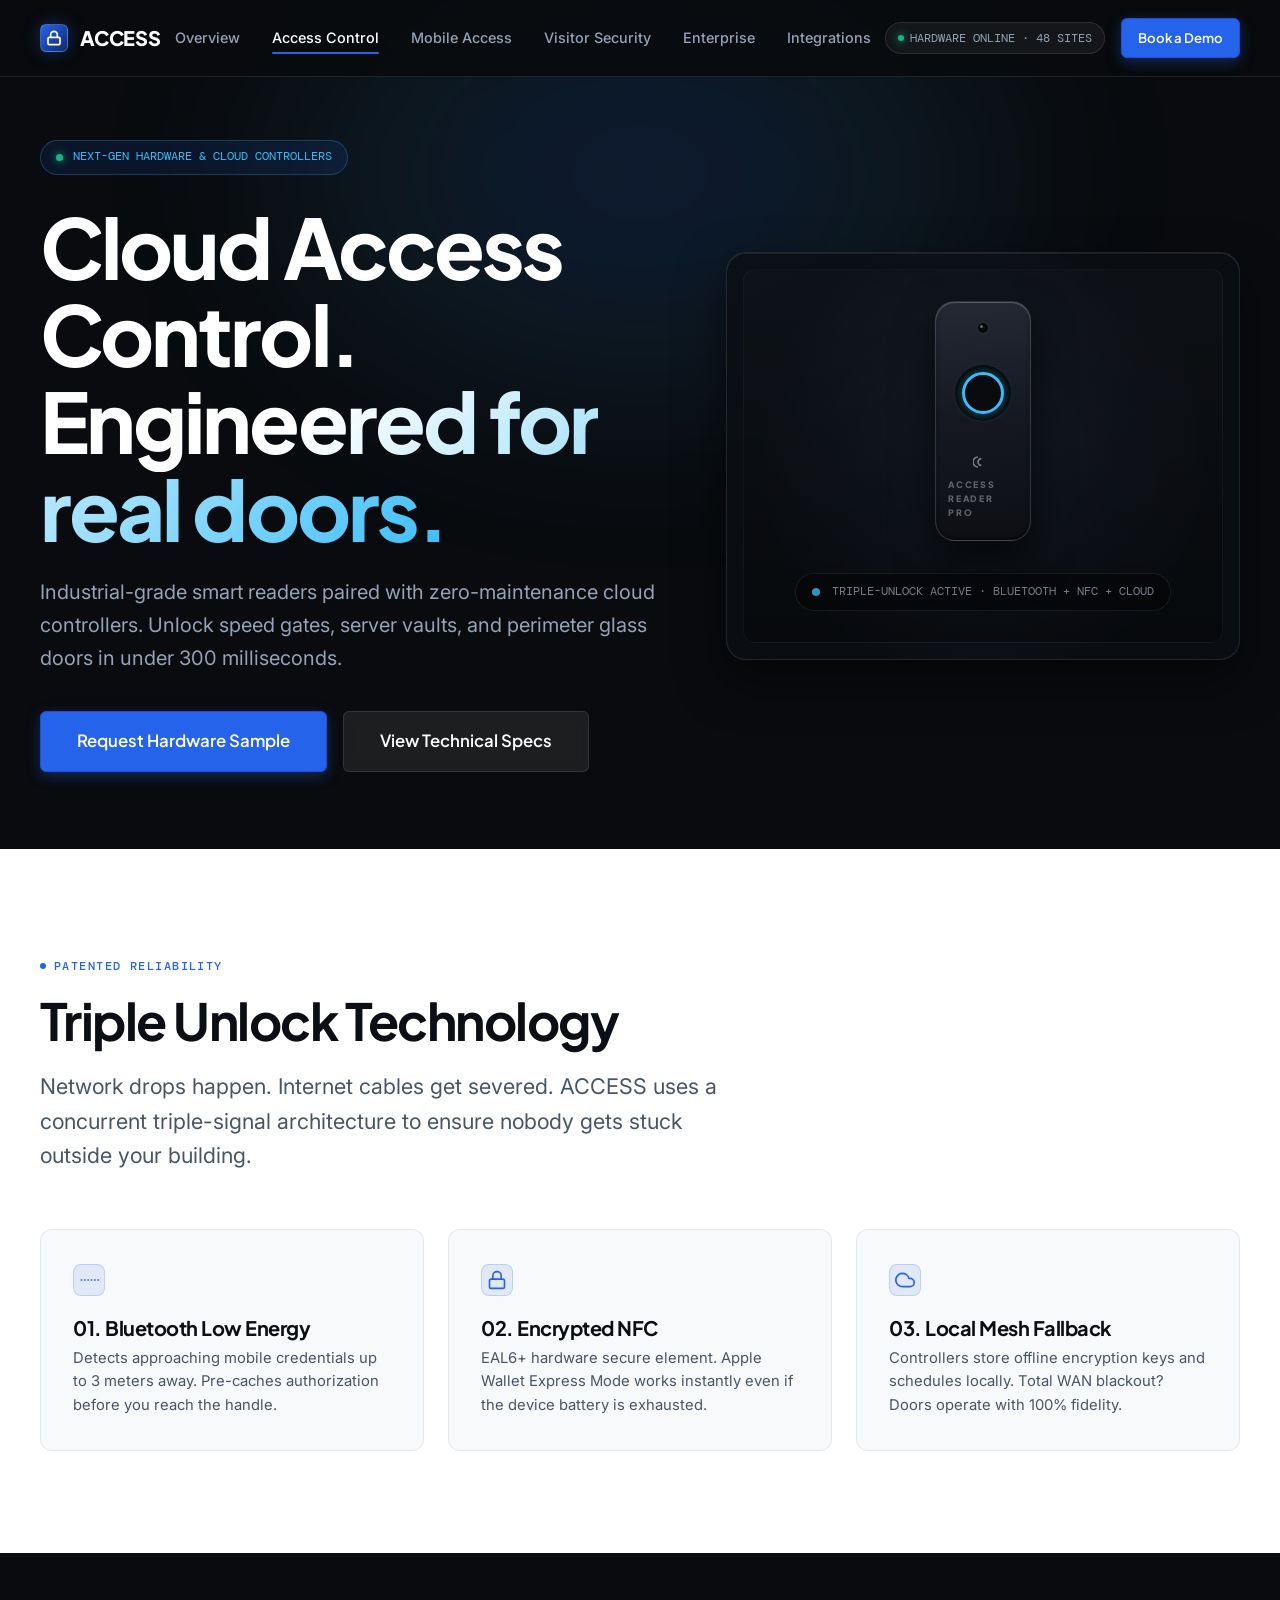
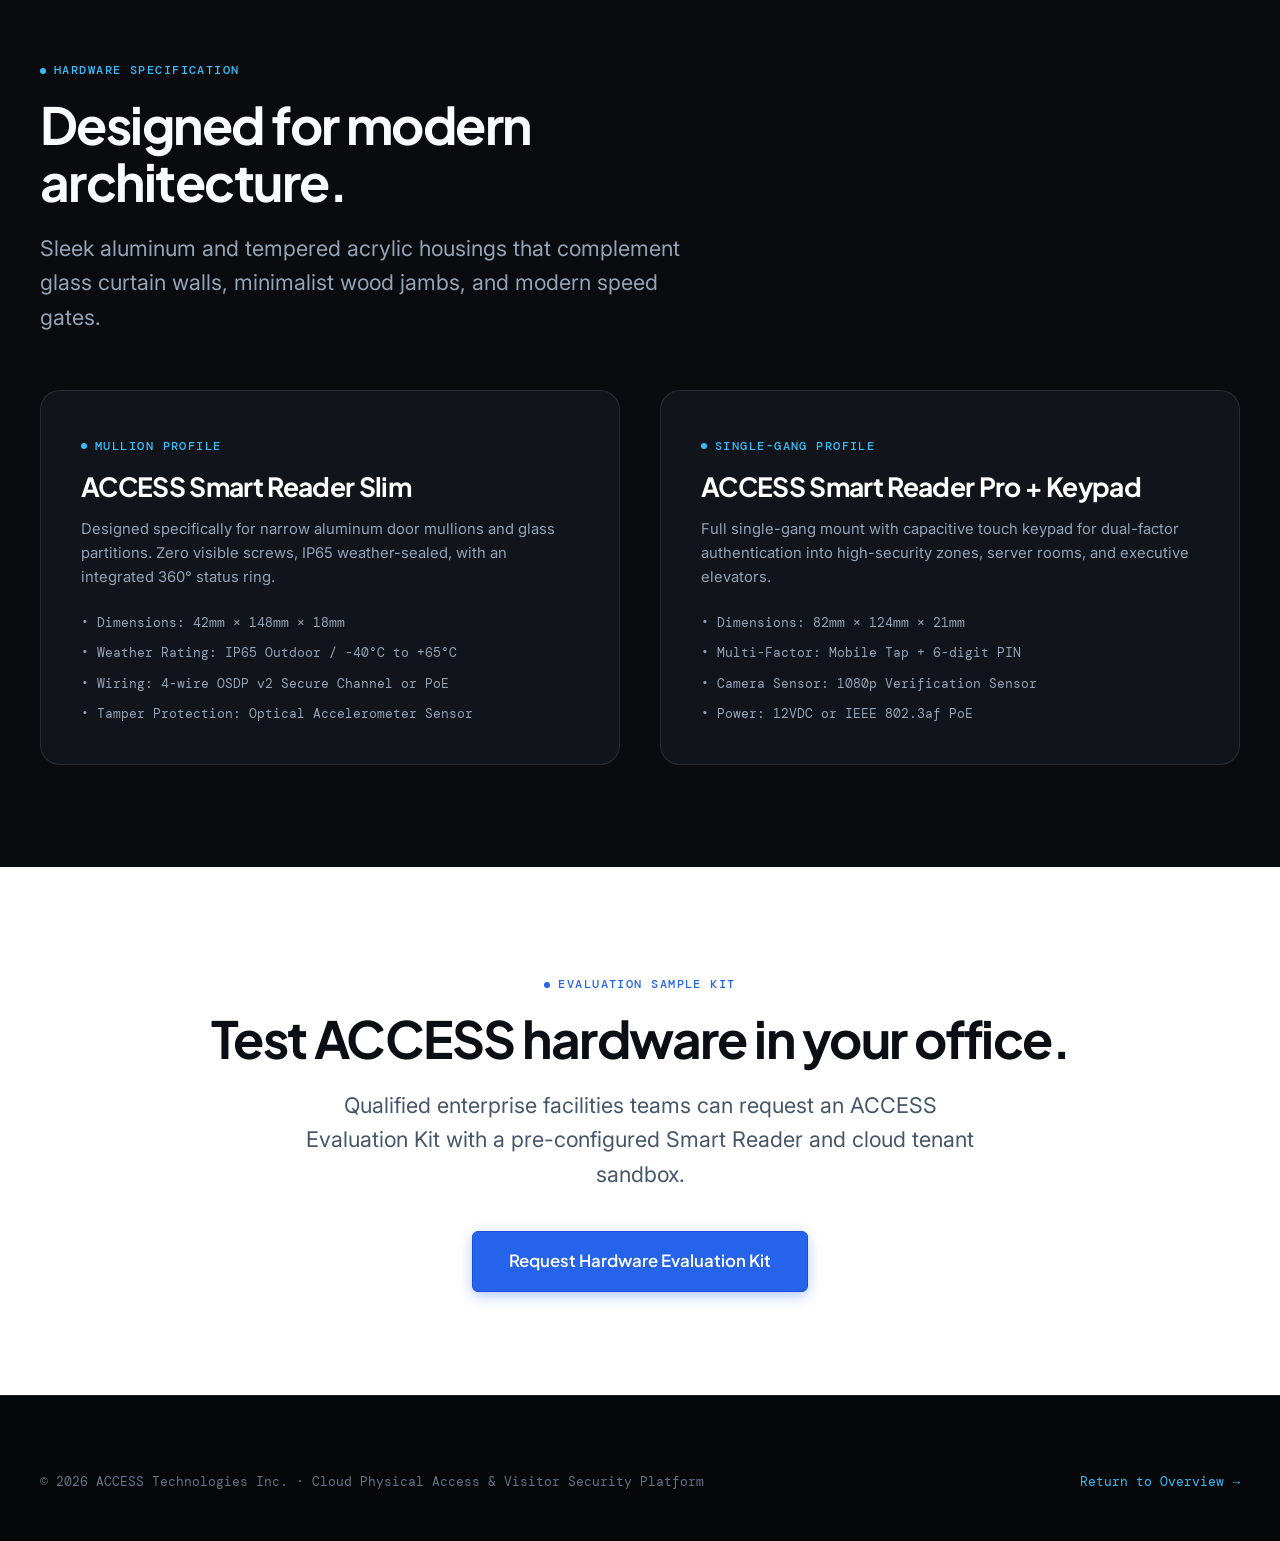
==== access-control.html @ 3a828ea2 "Redesign ACCESS into Cloud Physical Access & Visitor Security Platform" ====
<!DOCTYPE html>
<html lang="en">
<head>
  <meta charset="UTF-8" />
  <meta name="viewport" content="width=device-width, initial-scale=1.0" />
  <title>Cloud Access Control &amp; Smart Readers — ACCESS</title>
  <meta name="description" content="Commercial-grade cloud access control engineered for modern enterprises. Smart readers, sub-second triple unlock, encrypted mobile credentials, and instant site lockdown." />
  <meta name="theme-color" content="#090B0E" />

  <link rel="preconnect" href="https://fonts.googleapis.com" />
  <link rel="preconnect" href="https://fonts.gstatic.com" crossorigin />
  <link href="https://fonts.googleapis.com/css2?family=DM+Mono:wght@400;500&family=Inter:wght@400;500;600&family=Plus+Jakarta+Sans:wght@500;600;700;800&display=swap" rel="stylesheet" />

  <link rel="stylesheet" href="assets/css/main.css" />
  <link rel="stylesheet" href="assets/css/components.css" />
</head>
<body>

  <!-- Site Header -->
  <header class="site-header" id="siteHeader">
    <div class="container header-inner">
      <a href="index.html" class="brand-logo" aria-label="ACCESS Home">
        <div class="brand-mark-cube">
          <svg viewBox="0 0 24 24" fill="none" stroke="currentColor" stroke-width="2.5" stroke-linecap="round" stroke-linejoin="round">
            <rect x="3" y="11" width="18" height="11" rx="2" ry="2"></rect>
            <path d="M7 11V7a5 5 0 0 1 10 0v4"></path>
          </svg>
        </div>
        <span>ACCESS</span>
      </a>

      <nav class="nav-desktop" aria-label="Primary navigation">
        <ul class="nav-links-desktop">
          <li><a href="index.html" class="nav-link">Overview</a></li>
          <li><a href="access-control.html" class="nav-link active">Access Control</a></li>
          <li><a href="mobile-access.html" class="nav-link">Mobile Access</a></li>
          <li><a href="visitor-management.html" class="nav-link">Visitor Security</a></li>
          <li><a href="enterprise.html" class="nav-link">Enterprise</a></li>
          <li><a href="integrations.html" class="nav-link">Integrations</a></li>
        </ul>
      </nav>

      <div class="nav-actions">
        <div class="nav-status-pill">
          <span class="status-beacon-green"></span>
          <span>HARDWARE ONLINE · 48 SITES</span>
        </div>
        <a href="demo.html" class="btn btn-primary btn-sm" data-open-demo-modal>Book a Demo</a>
        <button class="nav-hamburger" id="navHamburger" aria-label="Toggle mobile menu" aria-expanded="false" aria-controls="mobileNavDrawer">
          <span></span><span></span><span></span>
        </button>
      </div>
    </div>
  </header>

  <!-- Mobile Drawer -->
  <div class="mobile-nav-drawer" id="mobileNavDrawer">
    <ul class="mobile-nav-links">
      <li><a href="index.html" class="mobile-nav-link">Platform Overview <span>→</span></a></li>
      <li><a href="access-control.html" class="mobile-nav-link active">Cloud Access Control <span>→</span></a></li>
      <li><a href="mobile-access.html" class="mobile-nav-link">Mobile &amp; Wallet Passes <span>→</span></a></li>
      <li><a href="visitor-management.html" class="mobile-nav-link">Visitor Management <span>→</span></a></li>
      <li><a href="enterprise.html" class="mobile-nav-link">Enterprise &amp; Multi-Site <span>→</span></a></li>
      <li><a href="integrations.html" class="mobile-nav-link">Integrations <span>→</span></a></li>
      <li><a href="demo.html" class="mobile-nav-link" data-open-demo-modal>Book a Demo <span>↗</span></a></li>
    </ul>
  </div>

  <main id="mainContent">

    <!-- Hero Section -->
    <section class="hero-wrapper" style="min-height: 80svh;">
      <div class="hero-ambient-glow" aria-hidden="true"></div>
      <div class="container hero-grid">
        <div class="hero-copy-block">
          <div class="hero-tag-badge">
            <span class="indicator"></span>
            <span>NEXT-GEN HARDWARE &amp; CLOUD CONTROLLERS</span>
          </div>

          <h1 class="hero-title">
            Cloud Access Control. <br />
            <span class="accent-gradient">Engineered for real doors.</span>
          </h1>

          <p class="hero-desc">
            Industrial-grade smart readers paired with zero-maintenance cloud controllers. Unlock speed gates, server vaults, and perimeter glass doors in under 300 milliseconds.
          </p>

          <div class="hero-actions">
            <a href="demo.html" class="btn btn-primary btn-lg" data-open-demo-modal>Request Hardware Sample</a>
            <a href="#hardware-specs" class="btn btn-secondary-dark btn-lg">View Technical Specs</a>
          </div>
        </div>

        <!-- Hardware Visual -->
        <div class="hardware-stage" style="border: 1px solid var(--border-dark); box-shadow: var(--shadow-dark-card);">
          <div class="door-jamb-backdrop"></div>
          <div class="mullion-reader state-idle">
            <div class="reader-sensor-dot"></div>
            <div class="reader-led-ring-wrapper">
              <div class="reader-led-light"></div>
            </div>
            <div class="reader-rfid-zone">
              <svg class="reader-nfc-symbol" viewBox="0 0 24 24" fill="none" stroke="currentColor" stroke-width="2">
                <path d="M6 18a6 6 0 0 1 0-12"></path>
                <path d="M10 16a3 3 0 0 1 0-8"></path>
              </svg>
              <span class="reader-brand-label">ACCESS READER PRO</span>
            </div>
          </div>
          <div class="door-strike-display" style="margin-top:2rem;">
            <div class="door-strike-indicator locked"></div>
            <span>TRIPLE-UNLOCK ACTIVE · BLUETOOTH + NFC + CLOUD</span>
          </div>
        </div>
      </div>
    </section>

    <!-- Triple Unlock Technology Breakdown -->
    <section class="section section-white">
      <div class="container">
        <div style="max-width: 720px; margin-bottom: 3.5rem;">
          <span class="eyebrow">PATENTED RELIABILITY</span>
          <h2 class="section-heading">Triple Unlock Technology</h2>
          <p class="section-subheading">
            Network drops happen. Internet cables get severed. ACCESS uses a concurrent triple-signal architecture to ensure nobody gets stuck outside your building.
          </p>
        </div>

        <div style="display:grid; grid-template-columns: repeat(3, 1fr); gap: 1.5rem;">
          <div style="background:var(--bg-light); border: 1px solid var(--border-light); border-radius: var(--radius-md); padding: 2rem;">
            <div class="feature-pill-icon" style="margin-bottom: 1.25rem;">
              <svg width="20" height="20" viewBox="0 0 24 24" fill="none" stroke="currentColor" stroke-width="2"><path d="M2 12h2M6 12h2M10 12h2M14 12h2M18 12h2M22 12h2"></path></svg>
            </div>
            <h3 style="font-size:1.25rem; margin-bottom:0.5rem;">01. Bluetooth Low Energy</h3>
            <p style="color:var(--text-light-secondary); font-size:0.925rem; line-height:1.6;">
              Detects approaching mobile credentials up to 3 meters away. Pre-caches authorization before you reach the handle.
            </p>
          </div>

          <div style="background:var(--bg-light); border: 1px solid var(--border-light); border-radius: var(--radius-md); padding: 2rem;">
            <div class="feature-pill-icon" style="margin-bottom: 1.25rem;">
              <svg width="20" height="20" viewBox="0 0 24 24" fill="none" stroke="currentColor" stroke-width="2"><rect x="3" y="11" width="18" height="11" rx="2"></rect><path d="M7 11V7a5 5 0 0 1 10 0v4"></path></svg>
            </div>
            <h3 style="font-size:1.25rem; margin-bottom:0.5rem;">02. Encrypted NFC</h3>
            <p style="color:var(--text-light-secondary); font-size:0.925rem; line-height:1.6;">
              EAL6+ hardware secure element. Apple Wallet Express Mode works instantly even if the device battery is exhausted.
            </p>
          </div>

          <div style="background:var(--bg-light); border: 1px solid var(--border-light); border-radius: var(--radius-md); padding: 2rem;">
            <div class="feature-pill-icon" style="margin-bottom: 1.25rem;">
              <svg width="20" height="20" viewBox="0 0 24 24" fill="none" stroke="currentColor" stroke-width="2"><path d="M18 10h-1.26A8 8 0 1 0 9 20h9a5 5 0 0 0 0-10z"></path></svg>
            </div>
            <h3 style="font-size:1.25rem; margin-bottom:0.5rem;">03. Local Mesh Fallback</h3>
            <p style="color:var(--text-light-secondary); font-size:0.925rem; line-height:1.6;">
              Controllers store offline encryption keys and schedules locally. Total WAN blackout? Doors operate with 100% fidelity.
            </p>
          </div>
        </div>
      </div>
    </section>

    <!-- Hardware Showcase & Form Factors -->
    <section class="section section-dark" id="hardware-specs">
      <div class="container">
        <div style="max-width: 720px; margin-bottom: 3.5rem;">
          <span class="eyebrow eyebrow-dark">HARDWARE SPECIFICATION</span>
          <h2 class="section-heading">Designed for modern architecture.</h2>
          <p class="section-subheading">
            Sleek aluminum and tempered acrylic housings that complement glass curtain walls, minimalist wood jambs, and modern speed gates.
          </p>
        </div>

        <div style="display:grid; grid-template-columns: 1fr 1fr; gap: 2.5rem;">
          <div style="background: var(--bg-dark-surface); border: 1px solid var(--border-dark); border-radius: var(--radius-lg); padding: 2.5rem;">
            <span class="eyebrow eyebrow-dark">MULLION PROFILE</span>
            <h3 style="font-size:1.65rem; color:#FFF; margin-bottom:1rem;">ACCESS Smart Reader Slim</h3>
            <p style="color:var(--text-dark-secondary); margin-bottom:1.5rem; font-size:0.925rem; line-height:1.6;">
              Designed specifically for narrow aluminum door mullions and glass partitions. Zero visible screws, IP65 weather-sealed, with an integrated 360° status ring.
            </p>
            <ul style="list-style:none; display:flex; flex-direction:column; gap:0.6rem; font-family:var(--font-mono); font-size:0.8rem; color:var(--text-dark-secondary);">
              <li>• Dimensions: 42mm × 148mm × 18mm</li>
              <li>• Weather Rating: IP65 Outdoor / -40°C to +65°C</li>
              <li>• Wiring: 4-wire OSDP v2 Secure Channel or PoE</li>
              <li>• Tamper Protection: Optical Accelerometer Sensor</li>
            </ul>
          </div>

          <div style="background: var(--bg-dark-surface); border: 1px solid var(--border-dark); border-radius: var(--radius-lg); padding: 2.5rem;">
            <span class="eyebrow eyebrow-dark">SINGLE-GANG PROFILE</span>
            <h3 style="font-size:1.65rem; color:#FFF; margin-bottom:1rem;">ACCESS Smart Reader Pro + Keypad</h3>
            <p style="color:var(--text-dark-secondary); margin-bottom:1.5rem; font-size:0.925rem; line-height:1.6;">
              Full single-gang mount with capacitive touch keypad for dual-factor authentication into high-security zones, server rooms, and executive elevators.
            </p>
            <ul style="list-style:none; display:flex; flex-direction:column; gap:0.6rem; font-family:var(--font-mono); font-size:0.8rem; color:var(--text-dark-secondary);">
              <li>• Dimensions: 82mm × 124mm × 21mm</li>
              <li>• Multi-Factor: Mobile Tap + 6-digit PIN</li>
              <li>• Camera Sensor: 1080p Verification Sensor</li>
              <li>• Power: 12VDC or IEEE 802.3af PoE</li>
            </ul>
          </div>
        </div>
      </div>
    </section>

    <!-- Conversion Banner -->
    <section class="section section-white" style="text-align:center;">
      <div class="container-narrow">
        <span class="eyebrow">EVALUATION SAMPLE KIT</span>
        <h2 class="section-heading">Test ACCESS hardware in your office.</h2>
        <p class="section-subheading" style="margin: 0 auto 2.5rem;">
          Qualified enterprise facilities teams can request an ACCESS Evaluation Kit with a pre-configured Smart Reader and cloud tenant sandbox.
        </p>
        <a href="demo.html" class="btn btn-primary btn-lg" data-open-demo-modal>Request Hardware Evaluation Kit</a>
      </div>
    </section>

  </main>

  <!-- Site Footer -->
  <footer class="site-footer">
    <div class="container">
      <div class="footer-bottom-bar" style="border:none; padding:0;">
        <div>&copy; 2026 ACCESS Technologies Inc. · Cloud Physical Access &amp; Visitor Security Platform</div>
        <div><a href="index.html" style="color:var(--ice-400);">Return to Overview →</a></div>
      </div>
    </div>
  </footer>

  <script src="assets/js/main.js"></script>
</body>
</html>
---- assets/css/main.css ----
/* ==========================================================================
   ACCESS — Core Design System & Layout Tokens
   Aesthetic: Secure · Architectural · Frictionless
   ========================================================================== */

:root {
  /* Color Palette - Canvas & Contrast */
  --bg-dark: #090B0E;
  --bg-dark-surface: #11141A;
  --bg-dark-elevated: #181C24;
  --bg-dark-card: #1F242F;
  --bg-light: #F8F9FA;
  --bg-light-alt: #F1F4F8;
  --bg-white: #FFFFFF;

  /* Borders & Dividers */
  --border-dark: rgba(255, 255, 255, 0.10);
  --border-dark-subtle: rgba(255, 255, 255, 0.05);
  --border-dark-bright: rgba(255, 255, 255, 0.22);
  --border-light: rgba(15, 23, 42, 0.08);
  --border-light-hover: rgba(15, 23, 42, 0.16);

  /* Typography Colors */
  --text-dark-primary: #F8FAFC;
  --text-dark-secondary: #94A3B8;
  --text-dark-muted: #64748B;
  --text-light-primary: #0B0E14;
  --text-light-secondary: #475569;
  --text-light-muted: #8392A5;

  /* Primary Brand & Signal Accents */
  --cobalt-500: #2563EB;
  --cobalt-600: #1D4ED8;
  --cobalt-700: #1E40AF;
  --cobalt-glow: rgba(37, 99, 235, 0.35);

  --ice-400: #38BDF8;
  --ice-500: #0EA5E9;
  --ice-glow: rgba(56, 189, 248, 0.35);

  /* Security Status Signals */
  --signal-granted: #10B981;
  --signal-granted-glow: rgba(16, 185, 129, 0.4);
  --signal-warning: #F59E0B;
  --signal-warning-glow: rgba(245, 158, 11, 0.35);
  --signal-denied: #EF4444;
  --signal-denied-glow: rgba(239, 68, 68, 0.45);

  /* Typography Fonts */
  --font-display: 'Plus Jakarta Sans', -apple-system, BlinkMacSystemFont, 'Segoe UI', Roboto, sans-serif;
  --font-body: 'Inter', -apple-system, BlinkMacSystemFont, 'Segoe UI', Roboto, sans-serif;
  --font-mono: 'DM Mono', 'JetBrains Mono', SFMono-Regular, Menlo, Monaco, Consolas, monospace;

  /* Layout & Spacing */
  --container-max: 1320px;
  --container-gutter: clamp(1.25rem, 3.5vw, 2.5rem);
  --section-padding: clamp(4.5rem, 8vw, 8rem);
  --section-padding-sm: clamp(3rem, 5vw, 5rem);

  /* Shadows & Elevations */
  --shadow-sm: 0 2px 8px rgba(0, 0, 0, 0.04);
  --shadow-md: 0 10px 30px rgba(0, 0, 0, 0.08);
  --shadow-lg: 0 24px 60px rgba(0, 0, 0, 0.14);
  --shadow-dark-card: 0 20px 48px rgba(0, 0, 0, 0.5), inset 0 1px 0 rgba(255, 255, 255, 0.08);

  /* Radius */
  --radius-sm: 6px;
  --radius-md: 12px;
  --radius-lg: 20px;
  --radius-xl: 32px;
  --radius-full: 9999px;

  /* Transitions */
  --ease-out-cubic: cubic-bezier(0.215, 0.61, 0.355, 1);
  --ease-in-out: cubic-bezier(0.4, 0, 0.2, 1);
}

/* ==========================================================================
   CSS Reset & Base
   ========================================================================== */
*, *::before, *::after {
  box-sizing: border-box;
  margin: 0;
  padding: 0;
}

html {
  font-size: 16px;
  scroll-behavior: smooth;
  -webkit-text-size-adjust: 100%;
  text-rendering: optimizeLegibility;
  -webkit-font-smoothing: antialiased;
  -moz-osx-font-smoothing: grayscale;
}

body {
  font-family: var(--font-body);
  color: var(--text-light-primary);
  background-color: var(--bg-light);
  line-height: 1.6;
  overflow-x: hidden;
}

body.modal-open {
  overflow: hidden;
}

img, svg, video {
  display: block;
  max-width: 100%;
  height: auto;
}

a {
  color: inherit;
  text-decoration: none;
  transition: color 0.2s var(--ease-out-cubic);
}

button, input, select, textarea {
  font: inherit;
  color: inherit;
  background: none;
  border: none;
}

button {
  cursor: pointer;
}

:focus-visible {
  outline: 2px solid var(--cobalt-500);
  outline-offset: 3px;
}

/* ==========================================================================
   Container & Grid Utilities
   ========================================================================== */
.container {
  width: 100%;
  max-width: var(--container-max);
  margin-left: auto;
  margin-right: auto;
  padding-left: var(--container-gutter);
  padding-right: var(--container-gutter);
}

.container-narrow {
  width: 100%;
  max-width: 980px;
  margin-left: auto;
  margin-right: auto;
  padding-left: var(--container-gutter);
  padding-right: var(--container-gutter);
}

.section {
  padding-top: var(--section-padding);
  padding-bottom: var(--section-padding);
  position: relative;
}

.section-dark {
  background-color: var(--bg-dark);
  color: var(--text-dark-primary);
}

.section-light {
  background-color: var(--bg-light);
  color: var(--text-light-primary);
}

.section-white {
  background-color: var(--bg-white);
  color: var(--text-light-primary);
}

/* ==========================================================================
   Typography Hierarchy
   ========================================================================== */
h1, h2, h3, h4, h5, h6 {
  font-family: var(--font-display);
  font-weight: 700;
  line-height: 1.15;
  letter-spacing: -0.025em;
  color: inherit;
}

.hero-title {
  font-size: clamp(2.75rem, 6.5vw, 5.5rem);
  font-weight: 750;
  line-height: 1.05;
  letter-spacing: -0.035em;
  color: #FFFFFF;
}

.hero-title span.accent-gradient {
  background: linear-gradient(135deg, #FFFFFF 30%, var(--ice-400) 100%);
  -webkit-background-clip: text;
  -webkit-text-fill-color: transparent;
}

.section-heading {
  font-size: clamp(2.25rem, 4vw, 3.5rem);
  font-weight: 700;
  line-height: 1.12;
  letter-spacing: -0.03em;
  margin-bottom: 1.25rem;
}

.section-subheading {
  font-size: clamp(1.1rem, 1.8vw, 1.35rem);
  line-height: 1.6;
  max-width: 680px;
}

.section-dark .section-subheading {
  color: var(--text-dark-secondary);
}

.section-light .section-subheading,
.section-white .section-subheading {
  color: var(--text-light-secondary);
}

.eyebrow {
  display: inline-flex;
  align-items: center;
  gap: 0.5rem;
  font-family: var(--font-mono);
  font-size: 0.75rem;
  font-weight: 500;
  letter-spacing: 0.12em;
  text-transform: uppercase;
  color: var(--cobalt-500);
  margin-bottom: 1rem;
}

.eyebrow-dark {
  color: var(--ice-400);
}

.eyebrow::before {
  content: '';
  display: inline-block;
  width: 6px;
  height: 6px;
  border-radius: 50%;
  background-color: currentColor;
}

.text-mono {
  font-family: var(--font-mono);
}

/* ==========================================================================
   Buttons & Interactive Elements
   ========================================================================== */
.btn {
  display: inline-flex;
  align-items: center;
  justify-content: center;
  gap: 0.625rem;
  font-family: var(--font-display);
  font-size: 0.95rem;
  font-weight: 600;
  padding: 0.85rem 1.65rem;
  border-radius: var(--radius-sm);
  transition: all 0.25s var(--ease-out-cubic);
  white-space: nowrap;
}

.btn-primary {
  background-color: var(--cobalt-500);
  color: #FFFFFF;
  border: 1px solid var(--cobalt-600);
  box-shadow: 0 4px 14px var(--cobalt-glow);
}

.btn-primary:hover {
  background-color: var(--cobalt-600);
  transform: translateY(-1px);
  box-shadow: 0 6px 20px var(--cobalt-glow);
}

.btn-secondary-dark {
  background-color: rgba(255, 255, 255, 0.08);
  color: #FFFFFF;
  border: 1px solid var(--border-dark);
  backdrop-filter: blur(8px);
}

.btn-secondary-dark:hover {
  background-color: rgba(255, 255, 255, 0.15);
  border-color: var(--border-dark-bright);
  transform: translateY(-1px);
}

.btn-secondary-light {
  background-color: var(--bg-white);
  color: var(--text-light-primary);
  border: 1px solid var(--border-light);
  box-shadow: var(--shadow-sm);
}

.btn-secondary-light:hover {
  border-color: var(--border-light-hover);
  box-shadow: var(--shadow-md);
  transform: translateY(-1px);
}

.btn-ghost {
  color: inherit;
  padding: 0.85rem 1.25rem;
}

.btn-ghost:hover {
  color: var(--cobalt-500);
}

.btn-sm {
  padding: 0.5rem 1rem;
  font-size: 0.825rem;
}

.btn-lg {
  padding: 1rem 2.25rem;
  font-size: 1.05rem;
}

/* ==========================================================================
   Global Site Header & Navigation
   ========================================================================== */
.site-header {
  position: fixed;
  top: 0;
  left: 0;
  right: 0;
  z-index: 1000;
  background-color: rgba(9, 11, 14, 0.85);
  backdrop-filter: blur(14px);
  -webkit-backdrop-filter: blur(14px);
  border-bottom: 1px solid var(--border-dark);
  transition: background-color 0.3s var(--ease-out-cubic), border-color 0.3s;
}

.site-header-scrolled {
  background-color: rgba(9, 11, 14, 0.95);
  border-bottom-color: rgba(255, 255, 255, 0.12);
  box-shadow: 0 10px 30px rgba(0, 0, 0, 0.3);
}

.header-inner {
  display: flex;
  align-items: center;
  justify-content: space-between;
  height: 76px;
}

.brand-logo {
  display: flex;
  align-items: center;
  gap: 0.75rem;
  font-family: var(--font-display);
  font-size: 1.25rem;
  font-weight: 800;
  letter-spacing: -0.01em;
  color: #FFFFFF;
}

.brand-mark-cube {
  width: 28px;
  height: 28px;
  display: flex;
  align-items: center;
  justify-content: center;
  background: linear-gradient(135deg, var(--cobalt-500), #102A6B);
  border-radius: 6px;
  border: 1px solid rgba(255, 255, 255, 0.2);
  position: relative;
  box-shadow: 0 0 16px var(--cobalt-glow);
}

.brand-mark-cube svg {
  width: 16px;
  height: 16px;
  color: #FFFFFF;
}

.nav-links-desktop {
  display: flex;
  align-items: center;
  gap: 2rem;
  list-style: none;
}

.nav-link {
  font-size: 0.9rem;
  font-weight: 500;
  color: var(--text-dark-secondary);
  position: relative;
  padding: 0.5rem 0;
  transition: color 0.2s;
}

.nav-link:hover,
.nav-link.active {
  color: #FFFFFF;
}

.nav-link.active::after {
  content: '';
  position: absolute;
  bottom: 0;
  left: 0;
  right: 0;
  height: 2px;
  background-color: var(--cobalt-500);
  border-radius: 1px;
}

.nav-actions {
  display: flex;
  align-items: center;
  gap: 1rem;
}

.nav-status-pill {
  display: inline-flex;
  align-items: center;
  gap: 0.4rem;
  font-family: var(--font-mono);
  font-size: 0.725rem;
  color: var(--text-dark-secondary);
  background: rgba(255, 255, 255, 0.05);
  border: 1px solid var(--border-dark);
  padding: 0.35rem 0.75rem;
  border-radius: var(--radius-full);
}

.status-beacon-green {
  width: 6px;
  height: 6px;
  border-radius: 50%;
  background-color: var(--signal-granted);
  box-shadow: 0 0 8px var(--signal-granted);
  animation: pulse-beacon 2.5s infinite;
}

@keyframes pulse-beacon {
  0% { transform: scale(1); opacity: 0.8; }
  50% { transform: scale(1.3); opacity: 1; }
  100% { transform: scale(1); opacity: 0.8; }
}

.nav-hamburger {
  display: none;
  flex-direction: column;
  justify-content: center;
  gap: 5px;
  width: 38px;
  height: 38px;
  border-radius: var(--radius-sm);
  background: rgba(255, 255, 255, 0.06);
  border: 1px solid var(--border-dark);
  padding: 9px;
  color: #FFFFFF;
}

.nav-hamburger span {
  display: block;
  width: 100%;
  height: 2px;
  background-color: currentColor;
  transition: transform 0.25s, opacity 0.25s;
}

.nav-hamburger[aria-expanded="true"] span:nth-child(1) {
  transform: translateY(7px) rotate(45deg);
}
.nav-hamburger[aria-expanded="true"] span:nth-child(2) {
  opacity: 0;
}
.nav-hamburger[aria-expanded="true"] span:nth-child(3) {
  transform: translateY(-7px) rotate(-45deg);
}

/* Mobile Menu Drawer */
.mobile-nav-drawer {
  position: fixed;
  top: 76px;
  left: 0;
  right: 0;
  bottom: 0;
  background-color: rgba(9, 11, 14, 0.98);
  backdrop-filter: blur(20px);
  padding: 2rem var(--container-gutter);
  display: flex;
  flex-direction: column;
  gap: 1.5rem;
  z-index: 999;
  transform: translateY(-100%);
  opacity: 0;
  visibility: hidden;
  transition: transform 0.35s var(--ease-out-cubic), opacity 0.35s, visibility 0.35s;
  overflow-y: auto;
}

.mobile-nav-drawer.is-open {
  transform: translateY(0);
  opacity: 1;
  visibility: visible;
}

.mobile-nav-links {
  list-style: none;
  display: flex;
  flex-direction: column;
  gap: 1rem;
}

.mobile-nav-link {
  display: flex;
  align-items: center;
  justify-content: space-between;
  font-family: var(--font-display);
  font-size: 1.35rem;
  font-weight: 600;
  color: var(--text-dark-primary);
  padding: 0.75rem 0;
  border-bottom: 1px solid var(--border-dark);
}

.mobile-nav-link:hover,
.mobile-nav-link.active {
  color: var(--ice-400);
}

/* ==========================================================================
   Hero Layout & Cinematic Entrance
   ========================================================================== */
.hero-wrapper {
  position: relative;
  min-height: 100svh;
  padding-top: calc(76px + clamp(2.5rem, 5vw, 5rem));
  padding-bottom: clamp(3rem, 6vw, 6rem);
  background-color: var(--bg-dark);
  color: #FFFFFF;
  overflow: hidden;
  display: flex;
  align-items: center;
}

.hero-ambient-glow {
  position: absolute;
  top: -15%;
  left: 50%;
  transform: translateX(-50%);
  width: 900px;
  height: 600px;
  background: radial-gradient(ellipse, rgba(37, 99, 235, 0.18) 0%, rgba(56, 189, 248, 0.08) 45%, transparent 70%);
  filter: blur(80px);
  pointer-events: none;
  z-index: 0;
}

.hero-grid-lines {
  position: absolute;
  inset: 0;
  background-image: 
    linear-gradient(to right, rgba(255, 255, 255, 0.03) 1px, transparent 1px),
    linear-gradient(to bottom, rgba(255, 255, 255, 0.03) 1px, transparent 1px);
  background-size: 80px 80px;
  mask-image: radial-gradient(ellipse at center, rgba(0,0,0,0.8) 0%, transparent 80%);
  -webkit-mask-image: radial-gradient(ellipse at center, rgba(0,0,0,0.8) 0%, transparent 80%);
  pointer-events: none;
  z-index: 0;
}

.hero-grid {
  display: grid;
  grid-template-columns: 1.15fr 0.95fr;
  align-items: center;
  gap: clamp(2rem, 5vw, 4.5rem);
  position: relative;
  z-index: 1;
}

.hero-copy-block {
  max-width: 640px;
}

.hero-tag-badge {
  display: inline-flex;
  align-items: center;
  gap: 0.6rem;
  background: rgba(37, 99, 235, 0.12);
  border: 1px solid rgba(56, 189, 248, 0.25);
  border-radius: var(--radius-full);
  padding: 0.4rem 0.95rem;
  font-family: var(--font-mono);
  font-size: 0.775rem;
  color: var(--ice-400);
  margin-bottom: 1.75rem;
}

.hero-tag-badge span.indicator {
  width: 7px;
  height: 7px;
  border-radius: 50%;
  background: var(--signal-granted);
  box-shadow: 0 0 8px var(--signal-granted);
}

.hero-desc {
  font-size: clamp(1.05rem, 1.6vw, 1.25rem);
  color: var(--text-dark-secondary);
  line-height: 1.65;
  margin-top: 1.5rem;
  margin-bottom: 2.25rem;
}

.hero-actions {
  display: flex;
  align-items: center;
  flex-wrap: wrap;
  gap: 1rem;
}

.hero-metrics-bar {
  display: grid;
  grid-template-columns: repeat(3, 1fr);
  gap: 1.5rem;
  margin-top: 3.5rem;
  padding-top: 2rem;
  border-top: 1px solid var(--border-dark);
}

.hero-metric-item small {
  display: block;
  font-family: var(--font-mono);
  font-size: 0.75rem;
  text-transform: uppercase;
  letter-spacing: 0.05em;
  color: var(--text-dark-muted);
  margin-bottom: 0.25rem;
}

.hero-metric-item strong {
  font-family: var(--font-display);
  font-size: 1.4rem;
  font-weight: 700;
  color: #FFFFFF;
}

/* ==========================================================================
   Editorial Journey & Visual Signature Flow
   ========================================================================== */
.signature-bar {
  background: var(--bg-dark-surface);
  border-top: 1px solid var(--border-dark);
  border-bottom: 1px solid var(--border-dark);
  padding: 2rem 0;
  color: #FFFFFF;
}

.signature-grid {
  display: flex;
  align-items: center;
  justify-content: space-between;
  gap: 1rem;
  overflow-x: auto;
  padding-bottom: 0.5rem;
}

.signature-step {
  display: flex;
  align-items: center;
  gap: 0.85rem;
  flex-shrink: 0;
}

.signature-step-num {
  font-family: var(--font-mono);
  font-size: 0.8rem;
  color: var(--ice-400);
  background: rgba(56, 189, 248, 0.1);
  border: 1px solid rgba(56, 189, 248, 0.2);
  width: 28px;
  height: 28px;
  border-radius: 50%;
  display: flex;
  align-items: center;
  justify-content: center;
}

.signature-step-content strong {
  display: block;
  font-size: 0.9rem;
  color: #FFFFFF;
}

.signature-step-content small {
  display: block;
  font-size: 0.775rem;
  color: var(--text-dark-muted);
}

.signature-arrow {
  color: var(--border-dark-bright);
  flex-shrink: 0;
}

/* ==========================================================================
   Feature & Storytelling Grids
   ========================================================================== */
.story-grid-2col {
  display: grid;
  grid-template-columns: 1fr 1fr;
  align-items: center;
  gap: clamp(2.5rem, 6vw, 5.5rem);
  margin-bottom: clamp(4rem, 7vw, 7rem);
}

.story-grid-2col:last-child {
  margin-bottom: 0;
}

.story-grid-2col.reverse {
  direction: rtl;
}

.story-grid-2col.reverse > * {
  direction: ltr;
}

.feature-pill-list {
  list-style: none;
  display: flex;
  flex-direction: column;
  gap: 1.25rem;
  margin-top: 2rem;
}

.feature-pill-item {
  display: flex;
  align-items: flex-start;
  gap: 1rem;
}

.feature-pill-icon {
  width: 32px;
  height: 32px;
  border-radius: 8px;
  background: rgba(37, 99, 235, 0.1);
  border: 1px solid rgba(37, 99, 235, 0.2);
  color: var(--cobalt-500);
  display: flex;
  align-items: center;
  justify-content: center;
  flex-shrink: 0;
  margin-top: 2px;
}

.section-dark .feature-pill-icon {
  background: rgba(56, 189, 248, 0.1);
  border-color: rgba(56, 189, 248, 0.25);
  color: var(--ice-400);
}

.feature-pill-item h4 {
  font-size: 1.05rem;
  font-weight: 600;
  margin-bottom: 0.25rem;
}

.feature-pill-item p {
  font-size: 0.925rem;
  color: inherit;
  opacity: 0.8;
  line-height: 1.55;
}

/* ==========================================================================
   Visitor Journey Stepper
   ========================================================================== */
.journey-timeline-card {
  background: var(--bg-white);
  border: 1px solid var(--border-light);
  border-radius: var(--radius-lg);
  padding: clamp(2rem, 4vw, 3.5rem);
  box-shadow: var(--shadow-md);
}

.journey-stepper-grid {
  display: grid;
  grid-template-columns: repeat(5, 1fr);
  gap: 1.5rem;
  position: relative;
  margin-top: 2.5rem;
}

.journey-stepper-grid::before {
  content: '';
  position: absolute;
  top: 28px;
  left: 5%;
  right: 5%;
  height: 2px;
  background: linear-gradient(90deg, var(--cobalt-500) 0%, var(--ice-400) 80%, rgba(15, 23, 42, 0.1) 100%);
  z-index: 0;
}

.journey-node {
  position: relative;
  z-index: 1;
  text-align: center;
  display: flex;
  flex-direction: column;
  align-items: center;
}

.journey-node-icon {
  width: 56px;
  height: 56px;
  border-radius: 50%;
  background: var(--bg-white);
  border: 2px solid var(--cobalt-500);
  box-shadow: 0 4px 14px rgba(37, 99, 235, 0.15);
  display: flex;
  align-items: center;
  justify-content: center;
  color: var(--cobalt-500);
  margin-bottom: 1rem;
  transition: transform 0.25s;
}

.journey-node:hover .journey-node-icon {
  transform: translateY(-3px) scale(1.05);
  border-color: var(--ice-500);
}

.journey-node h4 {
  font-size: 0.95rem;
  font-weight: 700;
  margin-bottom: 0.35rem;
  color: var(--text-light-primary);
}

.journey-node p {
  font-size: 0.8rem;
  color: var(--text-light-secondary);
  line-height: 1.45;
}

/* ==========================================================================
   Spatial Access Matrix & Zones
   ========================================================================== */
.zone-matrix-grid {
  display: grid;
  grid-template-columns: repeat(3, 1fr);
  gap: 1.5rem;
  margin-top: 3rem;
}

.zone-card {
  background: var(--bg-dark-surface);
  border: 1px solid var(--border-dark);
  border-radius: var(--radius-md);
  overflow: hidden;
  transition: transform 0.25s var(--ease-out-cubic), border-color 0.25s;
  display: flex;
  flex-direction: column;
}

.zone-card:hover {
  transform: translateY(-4px);
  border-color: var(--border-dark-bright);
}

.zone-card-media {
  position: relative;
  height: 200px;
  background-color: #1A1F2B;
  overflow: hidden;
}

.zone-card-media img {
  width: 100%;
  height: 100%;
  object-fit: cover;
  transition: transform 0.4s var(--ease-out-cubic);
}

.zone-card:hover .zone-card-media img {
  transform: scale(1.04);
}

.zone-badge-level {
  position: absolute;
  top: 12px;
  right: 12px;
  background: rgba(9, 11, 14, 0.8);
  backdrop-filter: blur(8px);
  border: 1px solid var(--border-dark);
  border-radius: var(--radius-sm);
  padding: 0.25rem 0.6rem;
  font-family: var(--font-mono);
  font-size: 0.7rem;
  color: var(--ice-400);
}

.zone-card-body {
  padding: 1.5rem;
  display: flex;
  flex-direction: column;
  flex-grow: 1;
}

.zone-card-body h3 {
  font-size: 1.25rem;
  font-weight: 700;
  color: #FFFFFF;
  margin-bottom: 0.5rem;
}

.zone-card-body p {
  font-size: 0.9rem;
  color: var(--text-dark-secondary);
  line-height: 1.55;
  margin-bottom: 1.25rem;
}

.zone-permissions-row {
  margin-top: auto;
  padding-top: 1rem;
  border-top: 1px solid var(--border-dark-subtle);
  display: flex;
  align-items: center;
  justify-content: space-between;
  font-family: var(--font-mono);
  font-size: 0.775rem;
}

.permission-pill {
  display: inline-flex;
  align-items: center;
  gap: 0.35rem;
  padding: 0.2rem 0.55rem;
  border-radius: var(--radius-sm);
}

.permission-pill.high {
  background: rgba(239, 68, 68, 0.15);
  color: #F87171;
  border: 1px solid rgba(239, 68, 68, 0.3);
}

.permission-pill.medium {
  background: rgba(37, 99, 235, 0.15);
  color: #60A5FA;
  border: 1px solid rgba(37, 99, 235, 0.3);
}

.permission-pill.public {
  background: rgba(16, 185, 129, 0.15);
  color: #34D399;
  border: 1px solid rgba(16, 185, 129, 0.3);
}

/* ==========================================================================
   Global Sites Geographic Architecture
   ========================================================================== */
.site-locations-strip {
  display: grid;
  grid-template-columns: repeat(5, 1fr);
  gap: 1.25rem;
  margin-top: 3rem;
}

.site-location-card {
  background: var(--bg-dark-surface);
  border: 1px solid var(--border-dark);
  border-radius: var(--radius-md);
  padding: 1.5rem 1.25rem;
  transition: border-color 0.25s, transform 0.25s;
}

.site-location-card:hover {
  border-color: var(--ice-400);
  transform: translateY(-2px);
}

.site-city-head {
  display: flex;
  align-items: center;
  justify-content: space-between;
  margin-bottom: 0.75rem;
}

.site-city-head h4 {
  font-size: 1.1rem;
  font-weight: 700;
  color: #FFFFFF;
}

.site-status-dot {
  width: 8px;
  height: 8px;
  border-radius: 50%;
  background: var(--signal-granted);
  box-shadow: 0 0 8px var(--signal-granted);
}

.site-location-meta {
  font-family: var(--font-mono);
  font-size: 0.75rem;
  color: var(--text-dark-muted);
  line-height: 1.6;
}

.site-location-meta span {
  display: block;
  color: var(--text-dark-secondary);
}

/* ==========================================================================
   Enterprise Trust & Compliance
   ========================================================================== */
.trust-badges-grid {
  display: flex;
  align-items: center;
  justify-content: center;
  flex-wrap: wrap;
  gap: 2rem;
  padding: 2rem 0;
}

.trust-badge-item {
  display: flex;
  align-items: center;
  gap: 0.75rem;
  font-family: var(--font-mono);
  font-size: 0.85rem;
  color: var(--text-dark-secondary);
  border: 1px solid var(--border-dark);
  padding: 0.65rem 1.25rem;
  border-radius: var(--radius-sm);
  background: rgba(255, 255, 255, 0.02);
}

.trust-badge-item svg {
  width: 18px;
  height: 18px;
  color: var(--ice-400);
}

/* ==========================================================================
   Site Footer
   ========================================================================== */
.site-footer {
  background-color: #060709;
  border-top: 1px solid var(--border-dark);
  padding-top: clamp(4rem, 6vw, 6rem);
  padding-bottom: 3rem;
  color: var(--text-dark-secondary);
  font-size: 0.9rem;
}

.footer-top-grid {
  display: grid;
  grid-template-columns: 1.6fr 1fr 1fr 1fr;
  gap: clamp(2rem, 4vw, 4rem);
  margin-bottom: 4rem;
}

.footer-brand-summary p {
  margin-top: 1rem;
  max-width: 320px;
  font-size: 0.925rem;
  line-height: 1.65;
  color: var(--text-dark-muted);
}

.footer-col h5 {
  font-family: var(--font-mono);
  font-size: 0.8rem;
  text-transform: uppercase;
  letter-spacing: 0.08em;
  color: #FFFFFF;
  margin-bottom: 1.25rem;
}

.footer-links {
  list-style: none;
  display: flex;
  flex-direction: column;
  gap: 0.75rem;
}

.footer-links a:hover {
  color: #FFFFFF;
}

.footer-bottom-bar {
  display: flex;
  align-items: center;
  justify-content: space-between;
  flex-wrap: wrap;
  gap: 1.5rem;
  padding-top: 2rem;
  border-top: 1px solid var(--border-dark-subtle);
  font-family: var(--font-mono);
  font-size: 0.785rem;
  color: var(--text-dark-muted);
}

/* ==========================================================================
   Responsive Breakpoint Rules (1440, 1024, 768, 390)
   ========================================================================== */

/* 1024px - Tablet Landscape */
@media (max-width: 1024px) {
  .hero-grid {
    grid-template-columns: 1fr;
    gap: 3.5rem;
  }

  .hero-copy-block {
    max-width: 100%;
    text-align: center;
  }

  .hero-actions {
    justify-content: center;
  }

  .hero-metrics-bar {
    max-width: 600px;
    margin-left: auto;
    margin-right: auto;
  }

  .story-grid-2col {
    grid-template-columns: 1fr;
    gap: 3rem;
  }

  .story-grid-2col.reverse {
    direction: ltr;
  }

  .zone-matrix-grid {
    grid-template-columns: repeat(2, 1fr);
  }

  .site-locations-strip {
    grid-template-columns: repeat(3, 1fr);
  }

  .footer-top-grid {
    grid-template-columns: repeat(2, 1fr);
  }
}

/* 768px - Tablet Portrait */
@media (max-width: 768px) {
  .nav-links-desktop,
  .nav-actions .nav-status-pill {
    display: none;
  }

  .nav-hamburger {
    display: flex;
  }

  .journey-stepper-grid {
    grid-template-columns: 1fr;
    gap: 2rem;
  }

  .journey-stepper-grid::before {
    display: none;
  }

  .zone-matrix-grid {
    grid-template-columns: 1fr;
  }

  .site-locations-strip {
    grid-template-columns: repeat(2, 1fr);
  }

  .footer-top-grid {
    grid-template-columns: 1fr;
  }

  .hero-metrics-bar {
    grid-template-columns: 1fr;
    gap: 1rem;
    text-align: center;
  }
}

/* 390px - Mobile Portrait */
@media (max-width: 480px) {
  :root {
    --container-gutter: 1.25rem;
  }

  .hero-actions {
    flex-direction: column;
    width: 100%;
  }

  .hero-actions .btn {
    width: 100%;
  }

  .site-locations-strip {
    grid-template-columns: 1fr;
  }

  .footer-bottom-bar {
    flex-direction: column;
    align-items: flex-start;
  }
}

/* Accessibility: Reduced Motion */
@media (prefers-reduced-motion: reduce) {
  *, *::before, *::after {
    animation-duration: 0.01ms !important;
    animation-iteration-count: 1 !important;
    transition-duration: 0.01ms !important;
    scroll-behavior: auto !important;
  }
}
---- assets/css/components.css ----
/* ==========================================================================
   ACCESS — Custom Interactive Components & Hardware Visuals
   Mullion & Wall Smart Readers, Mobile Credentials, Visitor Passes,
   Spatial Visuals & System Architecture
   ========================================================================== */

/* ==========================================================================
   Interactive Smart Reader Simulator Shell
   ========================================================================== */
.reader-sim-container {
  background: var(--bg-dark-surface);
  border: 1px solid var(--border-dark);
  border-radius: var(--radius-xl);
  padding: clamp(1.5rem, 3.5vw, 2.5rem);
  box-shadow: var(--shadow-dark-card);
  position: relative;
  overflow: hidden;
}

.reader-sim-container::before {
  content: '';
  position: absolute;
  top: 0;
  left: 0;
  right: 0;
  height: 2px;
  background: linear-gradient(90deg, transparent, var(--cobalt-500), var(--ice-400), transparent);
}

.reader-sim-header {
  display: flex;
  align-items: center;
  justify-content: space-between;
  margin-bottom: 2rem;
  padding-bottom: 1.25rem;
  border-bottom: 1px solid var(--border-dark);
}

.reader-sim-title {
  display: flex;
  align-items: center;
  gap: 0.75rem;
  font-family: var(--font-display);
  font-size: 1.1rem;
  font-weight: 700;
  color: #FFFFFF;
}

.reader-sim-status-badge {
  font-family: var(--font-mono);
  font-size: 0.725rem;
  padding: 0.3rem 0.65rem;
  border-radius: var(--radius-full);
  background: rgba(16, 185, 129, 0.12);
  color: var(--signal-granted);
  border: 1px solid rgba(16, 185, 129, 0.25);
  display: inline-flex;
  align-items: center;
  gap: 0.4rem;
}

.reader-sim-layout {
  display: grid;
  grid-template-columns: 1.15fr 0.85fr;
  gap: 2.5rem;
  align-items: center;
}

/* ==========================================================================
   ACCESS Smart Reader Physical Hardware Render
   ========================================================================== */
.hardware-stage {
  display: flex;
  flex-direction: column;
  align-items: center;
  justify-content: center;
  background: radial-gradient(circle at center, rgba(30, 41, 59, 0.5) 0%, rgba(11, 14, 19, 0.8) 70%);
  border-radius: var(--radius-lg);
  padding: 3rem 1.5rem;
  border: 1px solid var(--border-dark-subtle);
  position: relative;
  min-height: 380px;
}

/* Door Jamb Wall Mockup */
.door-jamb-backdrop {
  position: absolute;
  inset: 1rem;
  border: 1px solid rgba(255, 255, 255, 0.04);
  border-radius: var(--radius-md);
  background: linear-gradient(180deg, rgba(255, 255, 255, 0.015) 0%, rgba(0, 0, 0, 0.25) 100%);
  pointer-events: none;
}

/* Mullion Smart Reader Unit */
.mullion-reader {
  width: 96px;
  height: 240px;
  background: linear-gradient(175deg, #242934 0%, #151821 50%, #0D0F14 100%);
  border-radius: 20px;
  border: 1px solid rgba(255, 255, 255, 0.14);
  box-shadow: 
    0 20px 40px rgba(0, 0, 0, 0.6),
    inset 0 1px 1px rgba(255, 255, 255, 0.25),
    inset 0 -2px 4px rgba(0, 0, 0, 0.5);
  display: flex;
  flex-direction: column;
  align-items: center;
  justify-content: space-between;
  padding: 1.25rem 0.75rem;
  position: relative;
  z-index: 2;
  transition: transform 0.3s var(--ease-out-cubic);
}

.mullion-reader:hover {
  transform: translateY(-2px);
}

/* Smart Reader Top Optical Sensor / Camera */
.reader-sensor-dot {
  width: 12px;
  height: 12px;
  border-radius: 50%;
  background: #080A0E;
  border: 1px solid rgba(255, 255, 255, 0.15);
  box-shadow: inset 0 1px 3px rgba(0, 0, 0, 0.8);
  position: relative;
}

.reader-sensor-dot::after {
  content: '';
  position: absolute;
  top: 2px;
  left: 2px;
  width: 3px;
  height: 3px;
  border-radius: 50%;
  background: rgba(255, 255, 255, 0.4);
}

/* Dynamic Multi-State LED Ring */
.reader-led-ring-wrapper {
  width: 58px;
  height: 58px;
  border-radius: 50%;
  background: #090B0E;
  border: 1px solid rgba(255, 255, 255, 0.08);
  box-shadow: inset 0 2px 6px rgba(0, 0, 0, 0.7);
  display: flex;
  align-items: center;
  justify-content: center;
  position: relative;
}

.reader-led-light {
  width: 42px;
  height: 42px;
  border-radius: 50%;
  border: 3px solid var(--ice-400);
  background: transparent;
  box-shadow: 0 0 16px var(--ice-glow);
  transition: all 0.3s var(--ease-out-cubic);
  position: relative;
}

/* Reader State Styles */
.state-idle .reader-led-light {
  border-color: var(--ice-400);
  box-shadow: 0 0 12px rgba(56, 189, 248, 0.4);
  animation: pulse-ring-idle 3s infinite ease-in-out;
}

.state-detecting .reader-led-light {
  border-color: var(--ice-400);
  border-top-color: transparent;
  box-shadow: 0 0 20px var(--ice-glow);
  animation: spin-ring 0.75s linear infinite;
}

.state-granted .reader-led-light {
  border-color: var(--signal-granted);
  background: rgba(16, 185, 129, 0.2);
  box-shadow: 0 0 28px var(--signal-granted-glow), inset 0 0 12px var(--signal-granted);
}

.state-denied .reader-led-light {
  border-color: var(--signal-denied);
  background: rgba(239, 68, 68, 0.2);
  box-shadow: 0 0 28px var(--signal-denied-glow);
  animation: shake-denied 0.4s ease-in-out;
}

.state-lockdown .reader-led-light {
  border-color: var(--signal-denied);
  background: rgba(239, 68, 68, 0.4);
  box-shadow: 0 0 35px var(--signal-denied-glow);
  animation: strobe-lockdown 0.8s infinite ease-in-out;
}

@keyframes pulse-ring-idle {
  0%, 100% { opacity: 0.6; transform: scale(0.96); }
  50% { opacity: 1; transform: scale(1.02); }
}

@keyframes spin-ring {
  0% { transform: rotate(0deg); }
  100% { transform: rotate(360deg); }
}

@keyframes shake-denied {
  0%, 100% { transform: translateX(0); }
  20%, 60% { transform: translateX(-4px); }
  40%, 80% { transform: translateX(4px); }
}

@keyframes strobe-lockdown {
  0%, 100% { opacity: 1; transform: scale(1.05); }
  50% { opacity: 0.2; transform: scale(0.95); }
}

/* Reader Branding & RFID Zone */
.reader-rfid-zone {
  display: flex;
  flex-direction: column;
  align-items: center;
  gap: 0.35rem;
}

.reader-nfc-symbol {
  width: 20px;
  height: 20px;
  color: rgba(255, 255, 255, 0.45);
}

.reader-brand-label {
  font-family: var(--font-display);
  font-size: 0.55rem;
  font-weight: 800;
  letter-spacing: 0.2em;
  color: rgba(255, 255, 255, 0.35);
}

/* Live Door Strike Indicator */
.door-strike-display {
  margin-top: 1.5rem;
  display: flex;
  align-items: center;
  gap: 0.75rem;
  background: rgba(0, 0, 0, 0.4);
  border: 1px solid var(--border-dark);
  padding: 0.5rem 1rem;
  border-radius: var(--radius-full);
  font-family: var(--font-mono);
  font-size: 0.775rem;
  color: var(--text-dark-secondary);
}

.door-strike-indicator {
  width: 8px;
  height: 8px;
  border-radius: 50%;
  background-color: var(--ice-400);
}

.door-strike-indicator.unlocked {
  background-color: var(--signal-granted);
  box-shadow: 0 0 10px var(--signal-granted);
}

.door-strike-indicator.locked {
  background-color: var(--ice-400);
}

.door-strike-indicator.lockdown {
  background-color: var(--signal-denied);
  box-shadow: 0 0 10px var(--signal-denied);
}

/* ==========================================================================
   Simulator Controls & Persona Switcher
   ========================================================================== */
.sim-controls-panel {
  display: flex;
  flex-direction: column;
  gap: 1.5rem;
}

.persona-selector-tabs {
  display: flex;
  flex-wrap: wrap;
  gap: 0.5rem;
}

.persona-tab-btn {
  display: flex;
  align-items: center;
  gap: 0.5rem;
  font-family: var(--font-mono);
  font-size: 0.775rem;
  background: rgba(255, 255, 255, 0.05);
  border: 1px solid var(--border-dark);
  color: var(--text-dark-secondary);
  padding: 0.5rem 0.85rem;
  border-radius: var(--radius-sm);
  transition: all 0.2s;
}

.persona-tab-btn:hover {
  background: rgba(255, 255, 255, 0.1);
  color: #FFFFFF;
}

.persona-tab-btn.active {
  background: var(--cobalt-500);
  border-color: var(--cobalt-600);
  color: #FFFFFF;
  box-shadow: 0 2px 10px var(--cobalt-glow);
}

/* Active Credential Card */
.credential-display-card {
  background: var(--bg-dark-elevated);
  border: 1px solid var(--border-dark-bright);
  border-radius: var(--radius-md);
  padding: 1.25rem;
  position: relative;
  overflow: hidden;
}

.credential-header {
  display: flex;
  align-items: center;
  justify-content: space-between;
  margin-bottom: 0.75rem;
}

.credential-chip {
  font-family: var(--font-mono);
  font-size: 0.675rem;
  letter-spacing: 0.05em;
  padding: 0.2rem 0.5rem;
  border-radius: var(--radius-sm);
  background: rgba(56, 189, 248, 0.15);
  color: var(--ice-400);
  border: 1px solid rgba(56, 189, 248, 0.3);
}

.credential-user-name {
  font-family: var(--font-display);
  font-size: 1.15rem;
  font-weight: 700;
  color: #FFFFFF;
  margin-bottom: 0.2rem;
}

.credential-user-role {
  font-size: 0.825rem;
  color: var(--text-dark-secondary);
  margin-bottom: 1rem;
}

.credential-details-grid {
  display: grid;
  grid-template-columns: repeat(2, 1fr);
  gap: 0.75rem;
  padding-top: 0.75rem;
  border-top: 1px solid var(--border-dark-subtle);
  font-family: var(--font-mono);
  font-size: 0.725rem;
}

.credential-details-grid dt {
  color: var(--text-dark-muted);
}

.credential-details-grid dd {
  color: var(--text-dark-primary);
  font-weight: 500;
}

/* Interactive Trigger Buttons */
.sim-action-triggers {
  display: flex;
  flex-direction: column;
  gap: 0.75rem;
}

.sim-btn-trigger {
  display: flex;
  align-items: center;
  justify-content: space-between;
  background: rgba(255, 255, 255, 0.06);
  border: 1px solid var(--border-dark);
  border-radius: var(--radius-sm);
  padding: 0.75rem 1rem;
  font-size: 0.875rem;
  font-weight: 600;
  color: #FFFFFF;
  transition: all 0.2s;
}

.sim-btn-trigger:hover {
  background: rgba(255, 255, 255, 0.12);
  border-color: var(--ice-400);
  transform: translateX(2px);
}

.sim-btn-trigger svg {
  width: 16px;
  height: 16px;
  color: var(--ice-400);
}

.sim-btn-lockdown {
  background: rgba(239, 68, 68, 0.15);
  border-color: rgba(239, 68, 68, 0.4);
  color: #F87171;
}

.sim-btn-lockdown:hover {
  background: rgba(239, 68, 68, 0.25);
  border-color: #EF4444;
}

/* Event Log Terminal */
.sim-event-terminal {
  background: #07090C;
  border: 1px solid var(--border-dark-subtle);
  border-radius: var(--radius-sm);
  padding: 0.75rem;
  font-family: var(--font-mono);
  font-size: 0.7rem;
  color: var(--text-dark-muted);
  max-height: 100px;
  overflow-y: auto;
}

.terminal-line {
  margin-bottom: 0.35rem;
}

.terminal-line.success {
  color: var(--signal-granted);
}

.terminal-line.denied {
  color: var(--signal-denied);
}

.terminal-line.alert {
  color: var(--signal-warning);
}

/* ==========================================================================
   Apple Wallet & Phone Mockup Component
   ========================================================================== */
.phone-mockup-wrapper {
  position: relative;
  width: 320px;
  height: 640px;
  background: #000000;
  border-radius: 46px;
  border: 4px solid #2B2F38;
  box-shadow: 
    0 25px 60px rgba(0, 0, 0, 0.7),
    inset 0 0 0 2px rgba(255, 255, 255, 0.1);
  padding: 12px;
  overflow: hidden;
  margin: 0 auto;
}

.phone-screen {
  background: #0B0D11;
  border-radius: 36px;
  height: 100%;
  width: 100%;
  overflow: hidden;
  display: flex;
  flex-direction: column;
  position: relative;
  padding: 1.25rem 1rem;
}

.phone-dynamic-island {
  width: 88px;
  height: 22px;
  background: #000000;
  border-radius: var(--radius-full);
  margin: 0 auto 1.5rem;
}

/* Apple Wallet Pass Card Inside Phone */
.wallet-pass-card {
  background: linear-gradient(145deg, #1C2331 0%, #0F131C 100%);
  border: 1px solid rgba(255, 255, 255, 0.15);
  border-radius: 20px;
  padding: 1.5rem 1.25rem;
  color: #FFFFFF;
  box-shadow: 0 10px 30px rgba(0, 0, 0, 0.5);
  position: relative;
  overflow: hidden;
}

.wallet-pass-card::before {
  content: '';
  position: absolute;
  top: 0;
  right: 0;
  width: 120px;
  height: 120px;
  background: radial-gradient(circle, rgba(37, 99, 235, 0.25) 0%, transparent 70%);
  pointer-events: none;
}

.wallet-header {
  display: flex;
  align-items: center;
  justify-content: space-between;
  margin-bottom: 1.75rem;
}

.wallet-logo {
  display: flex;
  align-items: center;
  gap: 0.5rem;
  font-family: var(--font-display);
  font-weight: 800;
  font-size: 0.85rem;
  letter-spacing: -0.01em;
}

.wallet-pass-title {
  font-family: var(--font-mono);
  font-size: 0.65rem;
  text-transform: uppercase;
  color: var(--ice-400);
  background: rgba(56, 189, 248, 0.15);
  padding: 0.2rem 0.5rem;
  border-radius: var(--radius-full);
}

.wallet-holder-name {
  font-family: var(--font-display);
  font-size: 1.4rem;
  font-weight: 700;
  line-height: 1.15;
  margin-bottom: 0.25rem;
}

.wallet-holder-title {
  font-size: 0.8rem;
  color: var(--text-dark-secondary);
  margin-bottom: 2rem;
}

.wallet-meta-row {
  display: flex;
  align-items: center;
  justify-content: space-between;
  margin-bottom: 1.5rem;
  font-family: var(--font-mono);
  font-size: 0.725rem;
}

.wallet-meta-col small {
  display: block;
  color: var(--text-dark-muted);
  font-size: 0.625rem;
  text-transform: uppercase;
  margin-bottom: 0.2rem;
}

.wallet-meta-col strong {
  color: #FFFFFF;
}

.wallet-nfc-wave-prompt {
  display: flex;
  flex-direction: column;
  align-items: center;
  gap: 0.5rem;
  margin-top: 1rem;
  padding-top: 1.25rem;
  border-top: 1px dashed rgba(255, 255, 255, 0.15);
  font-family: var(--font-mono);
  font-size: 0.75rem;
  color: var(--text-dark-secondary);
}

.wallet-nfc-wave-prompt svg {
  width: 24px;
  height: 24px;
  color: var(--ice-400);
  animation: pulse-beacon 2s infinite;
}

/* ==========================================================================
   Visitor Pass Card with Dynamic QR
   ========================================================================== */
.visitor-badge-card {
  background: var(--bg-white);
  border: 1px solid var(--border-light);
  border-radius: var(--radius-lg);
  padding: 2rem;
  box-shadow: var(--shadow-md);
  max-width: 420px;
  margin: 0 auto;
  position: relative;
  overflow: hidden;
}

.visitor-badge-card::before {
  content: '';
  position: absolute;
  top: 0;
  left: 0;
  right: 0;
  height: 6px;
  background: linear-gradient(90deg, var(--cobalt-500), var(--ice-400));
}

.badge-top-row {
  display: flex;
  align-items: center;
  justify-content: space-between;
  margin-bottom: 1.5rem;
}

.badge-type-pill {
  font-family: var(--font-mono);
  font-size: 0.725rem;
  font-weight: 600;
  text-transform: uppercase;
  padding: 0.25rem 0.75rem;
  border-radius: var(--radius-full);
  background: rgba(37, 99, 235, 0.1);
  color: var(--cobalt-500);
}

.badge-expiry-countdown {
  font-family: var(--font-mono);
  font-size: 0.75rem;
  color: var(--signal-warning);
  display: flex;
  align-items: center;
  gap: 0.35rem;
}

.visitor-name-title {
  font-family: var(--font-display);
  font-size: 1.5rem;
  font-weight: 700;
  color: var(--text-light-primary);
  margin-bottom: 0.2rem;
}

.visitor-org-line {
  font-size: 0.9rem;
  color: var(--text-light-secondary);
  margin-bottom: 1.5rem;
}

/* Dynamic QR Code Render */
.badge-qr-container {
  display: flex;
  justify-content: center;
  margin: 1.5rem 0;
  padding: 1.25rem;
  background: #F8FAFC;
  border-radius: var(--radius-md);
  border: 1px dashed var(--border-light);
}

.badge-qr-code {
  width: 140px;
  height: 140px;
  background-color: #FFFFFF;
  padding: 8px;
  border-radius: 8px;
  box-shadow: 0 4px 12px rgba(0, 0, 0, 0.06);
}

.badge-host-info {
  display: flex;
  align-items: center;
  gap: 0.75rem;
  padding-top: 1rem;
  border-top: 1px solid var(--border-light);
  font-size: 0.85rem;
  color: var(--text-light-secondary);
}

.badge-host-avatar {
  width: 32px;
  height: 32px;
  border-radius: 50%;
  background: var(--cobalt-500);
  color: #FFFFFF;
  display: flex;
  align-items: center;
  justify-content: center;
  font-weight: 700;
  font-size: 0.75rem;
}

/* ==========================================================================
   Identity & SCIM Architecture System Diagram
   ========================================================================== */
.system-diagram-card {
  background: var(--bg-dark-surface);
  border: 1px solid var(--border-dark);
  border-radius: var(--radius-lg);
  padding: clamp(1.75rem, 4vw, 3rem);
  box-shadow: var(--shadow-dark-card);
  position: relative;
  overflow: hidden;
}

.diagram-flow-track {
  display: flex;
  align-items: center;
  justify-content: space-between;
  gap: 1.5rem;
  position: relative;
  overflow-x: auto;
  padding: 1rem 0;
}

.diagram-node {
  background: var(--bg-dark-card);
  border: 1px solid var(--border-dark);
  border-radius: var(--radius-md);
  padding: 1.25rem;
  min-width: 180px;
  text-align: center;
  position: relative;
  transition: transform 0.25s, border-color 0.25s;
}

.diagram-node:hover {
  transform: translateY(-3px);
  border-color: var(--ice-400);
}

.diagram-node-icon {
  width: 42px;
  height: 42px;
  border-radius: 10px;
  background: rgba(37, 99, 235, 0.15);
  border: 1px solid rgba(56, 189, 248, 0.2);
  color: var(--ice-400);
  display: flex;
  align-items: center;
  justify-content: center;
  margin: 0 auto 0.75rem;
}

.diagram-node h4 {
  font-size: 0.95rem;
  font-weight: 700;
  color: #FFFFFF;
  margin-bottom: 0.25rem;
}

.diagram-node p {
  font-size: 0.775rem;
  color: var(--text-dark-secondary);
}

.diagram-connector {
  color: var(--border-dark-bright);
  font-family: var(--font-mono);
  font-size: 0.75rem;
  display: flex;
  align-items: center;
  gap: 0.5rem;
}

.diagram-connector svg {
  width: 20px;
  height: 20px;
  color: var(--ice-400);
}

/* ==========================================================================
   Interactive Moments / Scenario Switcher
   ========================================================================== */
.scenario-tabs-nav {
  display: flex;
  gap: 0.5rem;
  overflow-x: auto;
  padding-bottom: 0.75rem;
  border-bottom: 1px solid var(--border-light);
  margin-bottom: 2rem;
}

.scenario-tab {
  font-family: var(--font-display);
  font-size: 0.9rem;
  font-weight: 600;
  color: var(--text-light-secondary);
  padding: 0.75rem 1.25rem;
  border-radius: var(--radius-sm);
  transition: all 0.2s;
  white-space: nowrap;
}

.scenario-tab:hover {
  color: var(--cobalt-500);
  background: rgba(37, 99, 235, 0.05);
}

.scenario-tab.active {
  color: var(--cobalt-600);
  background: rgba(37, 99, 235, 0.1);
  border-bottom: 2px solid var(--cobalt-500);
}

.scenario-content-panel {
  display: grid;
  grid-template-columns: 1fr 1fr;
  gap: 2.5rem;
  align-items: center;
  background: var(--bg-white);
  border: 1px solid var(--border-light);
  border-radius: var(--radius-lg);
  padding: clamp(1.75rem, 3.5vw, 3rem);
  box-shadow: var(--shadow-sm);
}

/* ==========================================================================
   Demo Booking Modal Component
   ========================================================================== */
.demo-modal-overlay {
  position: fixed;
  inset: 0;
  background: rgba(9, 11, 14, 0.85);
  backdrop-filter: blur(12px);
  z-index: 2000;
  display: flex;
  align-items: center;
  justify-content: center;
  padding: 1.5rem;
  opacity: 0;
  visibility: hidden;
  transition: opacity 0.3s, visibility 0.3s;
}

.demo-modal-overlay.is-active {
  opacity: 1;
  visibility: visible;
}

.demo-modal-window {
  background: var(--bg-dark-surface);
  border: 1px solid var(--border-dark-bright);
  border-radius: var(--radius-xl);
  width: 100%;
  max-width: 680px;
  padding: clamp(2rem, 4vw, 3rem);
  box-shadow: 0 25px 60px rgba(0, 0, 0, 0.8);
  color: #FFFFFF;
  position: relative;
  transform: translateY(20px);
  transition: transform 0.3s var(--ease-out-cubic);
}

.demo-modal-overlay.is-active .demo-modal-window {
  transform: translateY(0);
}

.demo-modal-close-btn {
  position: absolute;
  top: 1.5rem;
  right: 1.5rem;
  width: 36px;
  height: 36px;
  border-radius: 50%;
  background: rgba(255, 255, 255, 0.08);
  color: var(--text-dark-secondary);
  display: flex;
  align-items: center;
  justify-content: center;
  transition: background 0.2s, color 0.2s;
}

.demo-modal-close-btn:hover {
  background: rgba(255, 255, 255, 0.16);
  color: #FFFFFF;
}

.form-group-grid {
  display: grid;
  grid-template-columns: 1fr 1fr;
  gap: 1.25rem;
  margin-top: 1.5rem;
}

.form-field {
  display: flex;
  flex-direction: column;
  gap: 0.4rem;
}

.form-field.col-span-2 {
  grid-column: span 2;
}

.form-field label {
  font-family: var(--font-mono);
  font-size: 0.775rem;
  color: var(--text-dark-secondary);
  text-transform: uppercase;
  letter-spacing: 0.04em;
}

.form-input, .form-select, .form-textarea {
  background: var(--bg-dark);
  border: 1px solid var(--border-dark);
  border-radius: var(--radius-sm);
  padding: 0.75rem 1rem;
  font-size: 0.925rem;
  color: #FFFFFF;
  transition: border-color 0.2s, box-shadow 0.2s;
}

.form-input:focus, .form-select:focus, .form-textarea:focus {
  border-color: var(--cobalt-500);
  box-shadow: 0 0 0 3px var(--cobalt-glow);
  outline: none;
}

.form-select option {
  background-color: var(--bg-dark-surface);
  color: #FFFFFF;
}

/* ==========================================================================
   Responsive Adaptations for Components
   ========================================================================== */
@media (max-width: 1024px) {
  .reader-sim-layout {
    grid-template-columns: 1fr;
  }

  .scenario-content-panel {
    grid-template-columns: 1fr;
  }
}

@media (max-width: 768px) {
  .diagram-flow-track {
    flex-direction: column;
  }

  .diagram-connector {
    transform: rotate(90deg);
    padding: 0.5rem 0;
  }

  .form-group-grid {
    grid-template-columns: 1fr;
  }

  .form-field.col-span-2 {
    grid-column: span 1;
  }
}

@media (max-width: 480px) {
  .phone-mockup-wrapper {
    width: 290px;
    height: 580px;
  }
}
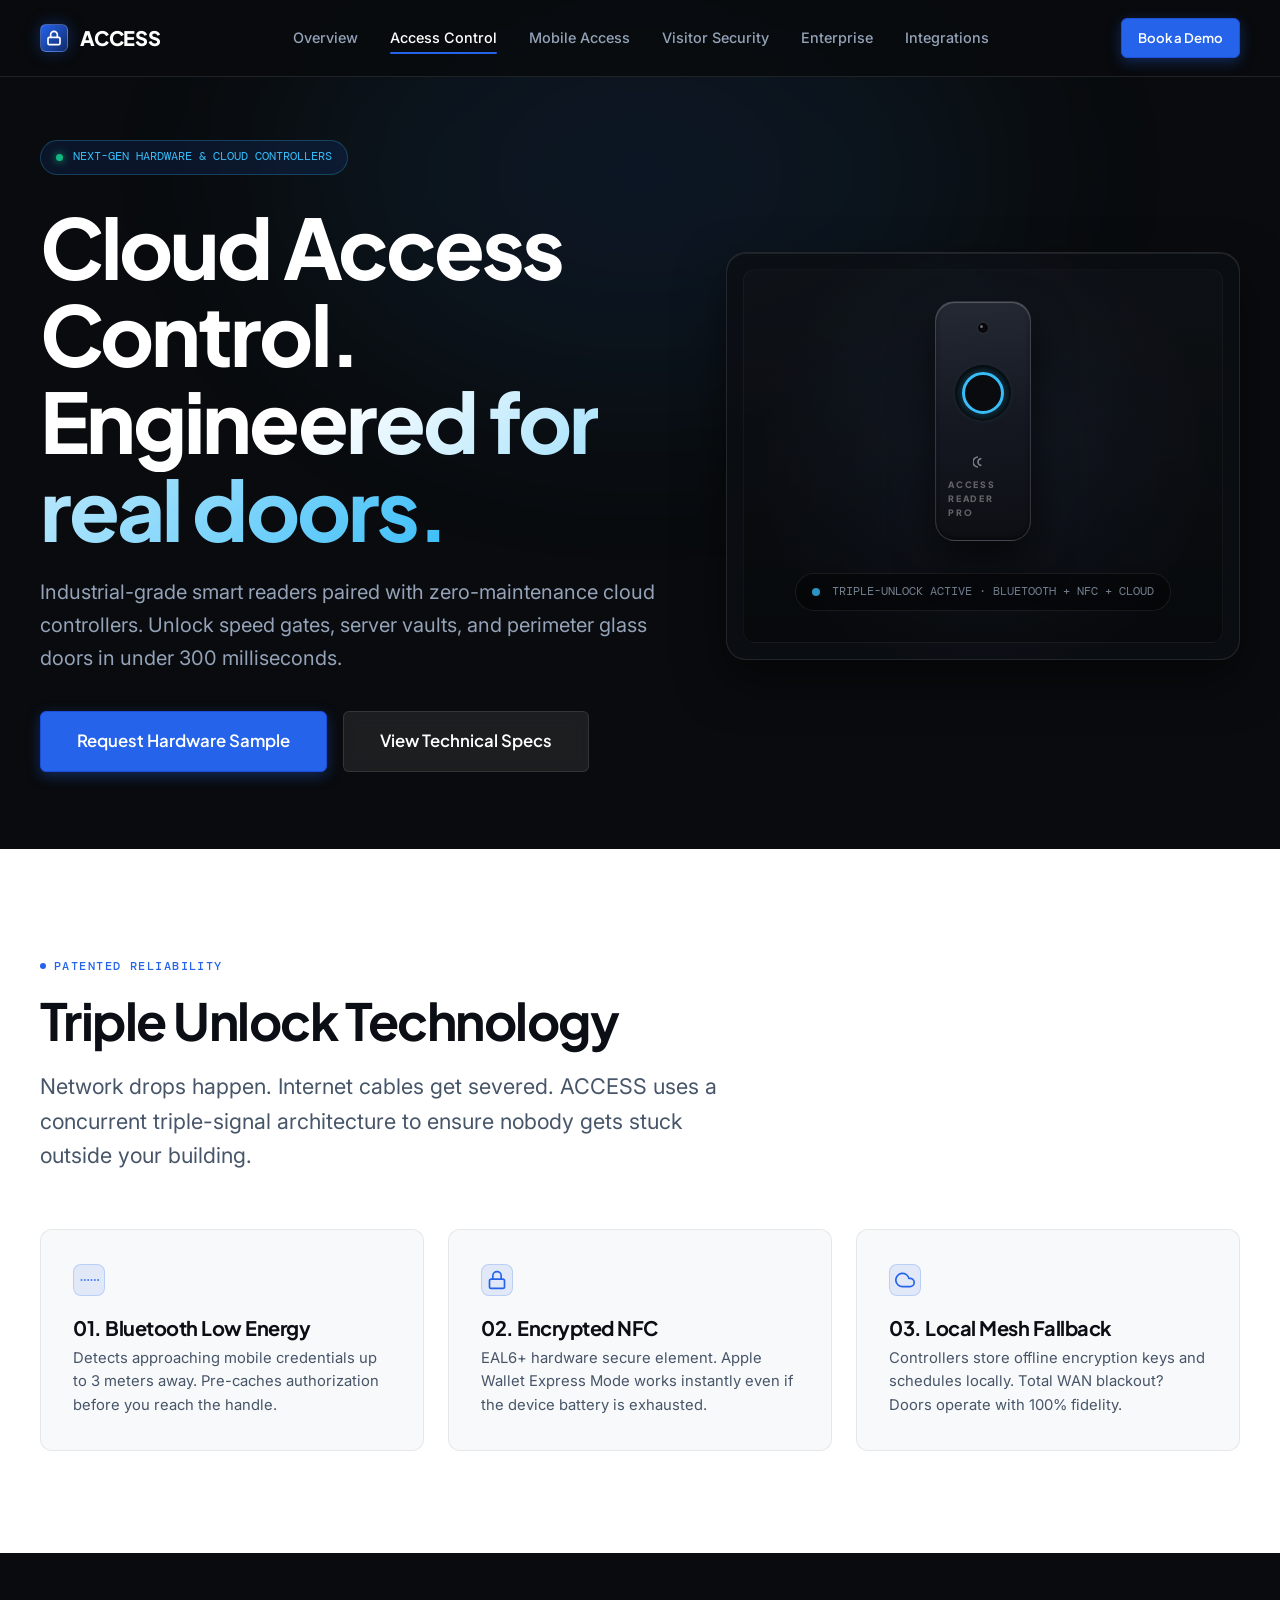
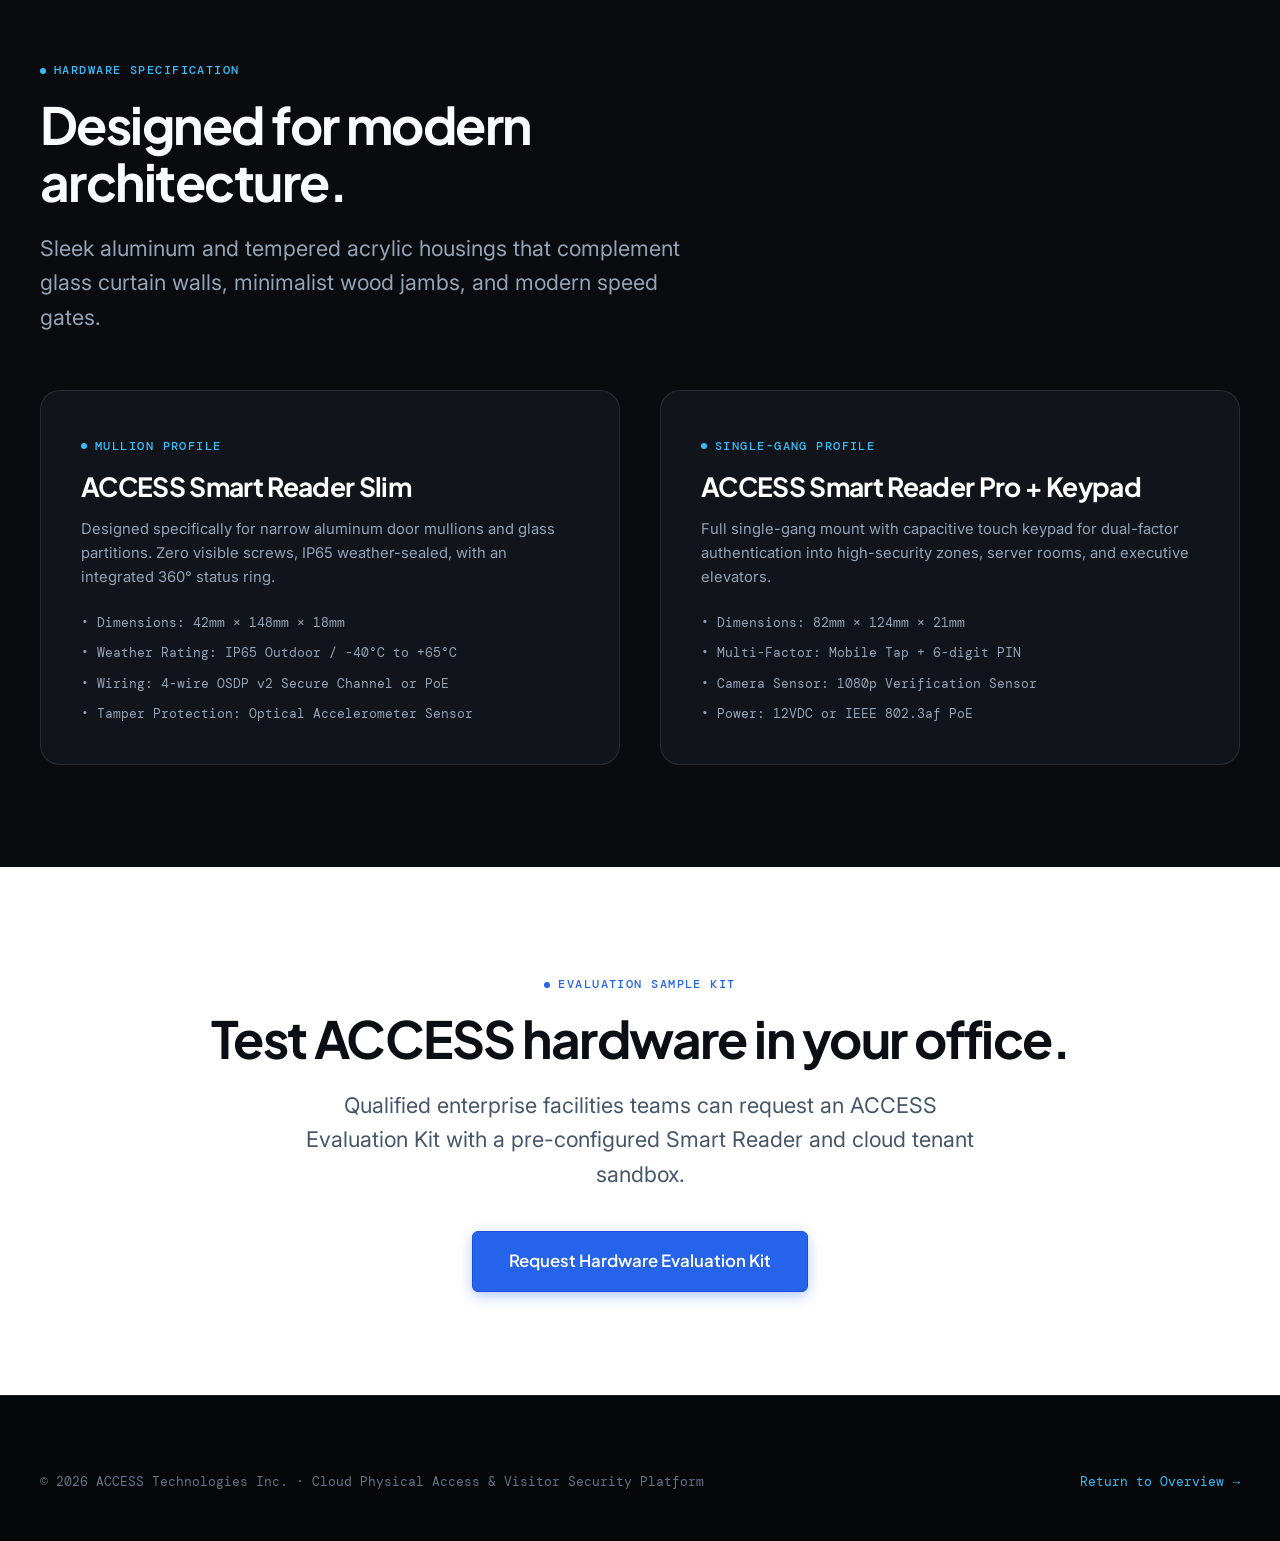
==== commit ff60cebe: "Transform ACCESS into visual product showcase: eliminate dashboard patterns, cinematic hero and edit" ====
--- a/access-control.html
+++ b/access-control.html
@@ -41,10 +41,6 @@
       </nav>
 
       <div class="nav-actions">
-        <div class="nav-status-pill">
-          <span class="status-beacon-green"></span>
-          <span>HARDWARE ONLINE · 48 SITES</span>
-        </div>
         <a href="demo.html" class="btn btn-primary btn-sm" data-open-demo-modal>Book a Demo</a>
         <button class="nav-hamburger" id="navHamburger" aria-label="Toggle mobile menu" aria-expanded="false" aria-controls="mobileNavDrawer">
           <span></span><span></span><span></span>
--- a/assets/css/main.css
+++ b/assets/css/main.css
@@ -551,6 +551,26 @@
   align-items: center;
 }
 
+.hero-bg-image {
+  position: absolute;
+  inset: 0;
+  z-index: 0;
+}
+
+.hero-bg-image img {
+  width: 100%;
+  height: 100%;
+  object-fit: cover;
+  filter: brightness(0.35) saturate(0.8);
+}
+
+.hero-bg-image::after {
+  content: '';
+  position: absolute;
+  inset: 0;
+  background: linear-gradient(180deg, rgba(9, 11, 14, 0.55) 0%, rgba(9, 11, 14, 0.85) 60%, rgba(9, 11, 14, 1) 100%);
+}
+
 .hero-ambient-glow {
   position: absolute;
   top: -15%;
@@ -558,23 +578,14 @@
   transform: translateX(-50%);
   width: 900px;
   height: 600px;
-  background: radial-gradient(ellipse, rgba(37, 99, 235, 0.18) 0%, rgba(56, 189, 248, 0.08) 45%, transparent 70%);
+  background: radial-gradient(ellipse, rgba(37, 99, 235, 0.12) 0%, rgba(56, 189, 248, 0.06) 45%, transparent 70%);
   filter: blur(80px);
   pointer-events: none;
   z-index: 0;
 }
 
 .hero-grid-lines {
-  position: absolute;
-  inset: 0;
-  background-image: 
-    linear-gradient(to right, rgba(255, 255, 255, 0.03) 1px, transparent 1px),
-    linear-gradient(to bottom, rgba(255, 255, 255, 0.03) 1px, transparent 1px);
-  background-size: 80px 80px;
-  mask-image: radial-gradient(ellipse at center, rgba(0,0,0,0.8) 0%, transparent 80%);
-  -webkit-mask-image: radial-gradient(ellipse at center, rgba(0,0,0,0.8) 0%, transparent 80%);
-  pointer-events: none;
-  z-index: 0;
+  display: none;
 }
 
 .hero-grid {
@@ -627,88 +638,142 @@
   gap: 1rem;
 }
 
-.hero-metrics-bar {
-  display: grid;
-  grid-template-columns: repeat(3, 1fr);
-  gap: 1.5rem;
+/* Social Proof Logo Strip */
+.hero-social-proof {
   margin-top: 3.5rem;
   padding-top: 2rem;
-  border-top: 1px solid var(--border-dark);
-}
-
-.hero-metric-item small {
-  display: block;
-  font-family: var(--font-mono);
-  font-size: 0.75rem;
-  text-transform: uppercase;
-  letter-spacing: 0.05em;
+  border-top: 1px solid rgba(255, 255, 255, 0.08);
+}
+
+.hero-social-proof-label {
+  font-family: var(--font-body);
+  font-size: 0.825rem;
+  font-weight: 500;
   color: var(--text-dark-muted);
+  margin-bottom: 1.25rem;
+  letter-spacing: 0.02em;
+}
+
+.hero-logos-row {
+  display: flex;
+  align-items: center;
+  gap: 2.5rem;
+  flex-wrap: wrap;
+}
+
+.hero-logo-item {
+  font-family: var(--font-display);
+  font-size: 1.05rem;
+  font-weight: 700;
+  color: rgba(255, 255, 255, 0.35);
+  letter-spacing: -0.01em;
+  transition: color 0.3s;
+  white-space: nowrap;
+}
+
+.hero-logo-item:hover {
+  color: rgba(255, 255, 255, 0.6);
+}
+
+/* ==========================================================================
+   Editorial Journey & Visual Signature Flow
+   ========================================================================== */
+.signature-bar {
+  background: linear-gradient(180deg, var(--bg-dark) 0%, var(--bg-dark-surface) 100%);
+  padding: clamp(3rem, 5vw, 4.5rem) 0;
+  color: #FFFFFF;
+  position: relative;
+  overflow: hidden;
+}
+
+.signature-grid {
+  display: flex;
+  align-items: stretch;
+  justify-content: center;
+  gap: 0;
+  position: relative;
+}
+
+.signature-step {
+  display: flex;
+  flex-direction: column;
+  align-items: center;
+  gap: 1rem;
+  flex: 1;
+  max-width: 200px;
+  text-align: center;
+  position: relative;
+  padding: 0 0.75rem;
+}
+
+.signature-step-icon {
+  width: 56px;
+  height: 56px;
+  border-radius: 16px;
+  background: rgba(37, 99, 235, 0.1);
+  border: 1px solid rgba(56, 189, 248, 0.2);
+  display: flex;
+  align-items: center;
+  justify-content: center;
+  color: var(--ice-400);
+  transition: all 0.3s var(--ease-out-cubic);
+  position: relative;
+  z-index: 2;
+}
+
+.signature-step:hover .signature-step-icon {
+  background: rgba(37, 99, 235, 0.2);
+  border-color: var(--cobalt-500);
+  transform: translateY(-3px);
+  box-shadow: 0 8px 24px rgba(37, 99, 235, 0.25);
+}
+
+.signature-step-num {
+  font-family: var(--font-body);
+  font-size: 0.7rem;
+  font-weight: 600;
+  color: var(--ice-400);
   margin-bottom: 0.25rem;
-}
-
-.hero-metric-item strong {
-  font-family: var(--font-display);
-  font-size: 1.4rem;
-  font-weight: 700;
-  color: #FFFFFF;
-}
-
-/* ==========================================================================
-   Editorial Journey & Visual Signature Flow
-   ========================================================================== */
-.signature-bar {
-  background: var(--bg-dark-surface);
-  border-top: 1px solid var(--border-dark);
-  border-bottom: 1px solid var(--border-dark);
-  padding: 2rem 0;
-  color: #FFFFFF;
-}
-
-.signature-grid {
-  display: flex;
-  align-items: center;
-  justify-content: space-between;
-  gap: 1rem;
-  overflow-x: auto;
-  padding-bottom: 0.5rem;
-}
-
-.signature-step {
-  display: flex;
-  align-items: center;
-  gap: 0.85rem;
-  flex-shrink: 0;
-}
-
-.signature-step-num {
-  font-family: var(--font-mono);
-  font-size: 0.8rem;
-  color: var(--ice-400);
-  background: rgba(56, 189, 248, 0.1);
-  border: 1px solid rgba(56, 189, 248, 0.2);
-  width: 28px;
-  height: 28px;
-  border-radius: 50%;
-  display: flex;
-  align-items: center;
-  justify-content: center;
+  letter-spacing: 0.08em;
 }
 
 .signature-step-content strong {
   display: block;
-  font-size: 0.9rem;
+  font-size: 0.95rem;
+  font-weight: 600;
   color: #FFFFFF;
+  margin-bottom: 0.2rem;
 }
 
 .signature-step-content small {
   display: block;
-  font-size: 0.775rem;
+  font-size: 0.8rem;
   color: var(--text-dark-muted);
 }
 
-.signature-arrow {
-  color: var(--border-dark-bright);
+/* Gradient connector line between steps */
+.signature-connector {
   flex-shrink: 0;
+  width: 48px;
+  height: 2px;
+  background: linear-gradient(90deg, var(--cobalt-500), var(--ice-400));
+  border-radius: 1px;
+  margin-top: 28px;
+  position: relative;
+  opacity: 0.5;
+}
+
+.signature-connector::after {
+  content: '';
+  position: absolute;
+  top: -3px;
+  right: -4px;
+  width: 8px;
+  height: 8px;
+  border-radius: 50%;
+  background: var(--ice-400);
+  box-shadow: 0 0 8px var(--ice-glow);
+  animation: pulse-beacon 2.5s infinite;
 }
 
 /* ==========================================================================
@@ -979,49 +1044,53 @@
 }
 
 .site-location-card {
-  background: var(--bg-dark-surface);
+  background: linear-gradient(180deg, rgba(255,255,255,0.04) 0%, rgba(255,255,255,0.01) 100%);
   border: 1px solid var(--border-dark);
-  border-radius: var(--radius-md);
-  padding: 1.5rem 1.25rem;
-  transition: border-color 0.25s, transform 0.25s;
+  border-radius: var(--radius-lg);
+  padding: 2rem 1.5rem;
+  transition: all 0.35s var(--ease-out-cubic);
+  position: relative;
+  overflow: hidden;
+}
+
+.site-location-card::before {
+  content: '';
+  position: absolute;
+  top: 0;
+  left: 0;
+  right: 0;
+  height: 3px;
+  background: linear-gradient(90deg, var(--cobalt-500), var(--ice-400));
+  opacity: 0;
+  transition: opacity 0.3s;
 }
 
 .site-location-card:hover {
-  border-color: var(--ice-400);
-  transform: translateY(-2px);
+  border-color: rgba(56, 189, 248, 0.3);
+  transform: translateY(-4px);
+  box-shadow: 0 12px 32px rgba(0, 0, 0, 0.3);
+}
+
+.site-location-card:hover::before {
+  opacity: 1;
 }
 
 .site-city-head {
-  display: flex;
-  align-items: center;
-  justify-content: space-between;
-  margin-bottom: 0.75rem;
+  margin-bottom: 0.5rem;
 }
 
 .site-city-head h4 {
-  font-size: 1.1rem;
+  font-size: 1.3rem;
   font-weight: 700;
   color: #FFFFFF;
-}
-
-.site-status-dot {
-  width: 8px;
-  height: 8px;
-  border-radius: 50%;
-  background: var(--signal-granted);
-  box-shadow: 0 0 8px var(--signal-granted);
-}
-
-.site-location-meta {
-  font-family: var(--font-mono);
-  font-size: 0.75rem;
-  color: var(--text-dark-muted);
-  line-height: 1.6;
-}
-
-.site-location-meta span {
-  display: block;
+  line-height: 1.2;
+}
+
+.site-office-name {
+  font-family: var(--font-body);
+  font-size: 0.875rem;
   color: var(--text-dark-secondary);
+  line-height: 1.5;
 }
 
 /* ==========================================================================
@@ -1032,26 +1101,37 @@
   align-items: center;
   justify-content: center;
   flex-wrap: wrap;
-  gap: 2rem;
+  gap: 1.5rem;
   padding: 2rem 0;
 }
 
 .trust-badge-item {
   display: flex;
-  align-items: center;
-  gap: 0.75rem;
-  font-family: var(--font-mono);
-  font-size: 0.85rem;
+  flex-direction: column;
+  align-items: center;
+  gap: 0.6rem;
+  font-family: var(--font-display);
+  font-size: 0.8rem;
+  font-weight: 600;
   color: var(--text-dark-secondary);
-  border: 1px solid var(--border-dark);
-  padding: 0.65rem 1.25rem;
-  border-radius: var(--radius-sm);
-  background: rgba(255, 255, 255, 0.02);
+  background: rgba(255, 255, 255, 0.04);
+  border: 1px solid rgba(255, 255, 255, 0.08);
+  padding: 1.25rem 1.5rem;
+  border-radius: var(--radius-md);
+  text-align: center;
+  min-width: 145px;
+  transition: all 0.3s var(--ease-out-cubic);
+}
+
+.trust-badge-item:hover {
+  background: rgba(255, 255, 255, 0.08);
+  border-color: rgba(56, 189, 248, 0.2);
+  transform: translateY(-2px);
 }
 
 .trust-badge-item svg {
-  width: 18px;
-  height: 18px;
+  width: 28px;
+  height: 28px;
   color: var(--ice-400);
 }
 
@@ -1119,6 +1199,27 @@
    Responsive Breakpoint Rules (1440, 1024, 768, 390)
    ========================================================================== */
 
+/* Scroll reveal animation */
+@keyframes revealUp {
+  from {
+    opacity: 0;
+    transform: translateY(30px);
+  }
+  to {
+    opacity: 1;
+    transform: translateY(0);
+  }
+}
+
+.reveal {
+  opacity: 0;
+  transform: translateY(30px);
+}
+
+.reveal.is-visible {
+  animation: revealUp 0.7s var(--ease-out-cubic) forwards;
+}
+
 /* 1024px - Tablet Landscape */
 @media (max-width: 1024px) {
   .hero-grid {
@@ -1135,10 +1236,12 @@
     justify-content: center;
   }
 
-  .hero-metrics-bar {
-    max-width: 600px;
-    margin-left: auto;
-    margin-right: auto;
+  .hero-social-proof {
+    text-align: center;
+  }
+
+  .hero-logos-row {
+    justify-content: center;
   }
 
   .story-grid-2col {
@@ -1161,12 +1264,15 @@
   .footer-top-grid {
     grid-template-columns: repeat(2, 1fr);
   }
+
+  .signature-connector {
+    width: 32px;
+  }
 }
 
 /* 768px - Tablet Portrait */
 @media (max-width: 768px) {
-  .nav-links-desktop,
-  .nav-actions .nav-status-pill {
+  .nav-links-desktop {
     display: none;
   }
 
@@ -1195,10 +1301,18 @@
     grid-template-columns: 1fr;
   }
 
-  .hero-metrics-bar {
-    grid-template-columns: 1fr;
-    gap: 1rem;
-    text-align: center;
+  .signature-grid {
+    flex-wrap: wrap;
+    justify-content: center;
+    gap: 1.5rem;
+  }
+
+  .signature-connector {
+    display: none;
+  }
+
+  .hero-logos-row {
+    gap: 1.5rem;
   }
 }
 
--- a/assets/css/components.css
+++ b/assets/css/components.css
@@ -423,33 +423,89 @@
   border-color: #EF4444;
 }
 
-/* Event Log Terminal */
-.sim-event-terminal {
-  background: #07090C;
+/* Visual Status Result Card (replaces terminal) */
+.sim-status-card {
+  background: rgba(0, 0, 0, 0.3);
   border: 1px solid var(--border-dark-subtle);
-  border-radius: var(--radius-sm);
-  padding: 0.75rem;
-  font-family: var(--font-mono);
-  font-size: 0.7rem;
-  color: var(--text-dark-muted);
-  max-height: 100px;
-  overflow-y: auto;
-}
-
-.terminal-line {
-  margin-bottom: 0.35rem;
-}
-
-.terminal-line.success {
+  border-radius: var(--radius-md);
+  padding: 1rem 1.25rem;
+  display: flex;
+  align-items: center;
+  gap: 0.85rem;
+  min-height: 56px;
+  transition: all 0.3s var(--ease-out-cubic);
+}
+
+.sim-status-card .status-icon {
+  width: 36px;
+  height: 36px;
+  border-radius: 50%;
+  display: flex;
+  align-items: center;
+  justify-content: center;
+  flex-shrink: 0;
+  background: rgba(56, 189, 248, 0.1);
+  border: 1px solid rgba(56, 189, 248, 0.2);
+  color: var(--ice-400);
+}
+
+.sim-status-card .status-icon svg {
+  width: 18px;
+  height: 18px;
+}
+
+.sim-status-card .status-text {
+  flex: 1;
+}
+
+.sim-status-card .status-text .status-label {
+  display: block;
+  font-family: var(--font-display);
+  font-size: 0.9rem;
+  font-weight: 600;
+  color: #FFFFFF;
+  margin-bottom: 0.15rem;
+}
+
+.sim-status-card .status-text .status-detail {
+  display: block;
+  font-size: 0.8rem;
+  color: var(--text-dark-secondary);
+}
+
+/* Status card state variants */
+.sim-status-card.status-granted {
+  border-color: rgba(16, 185, 129, 0.3);
+  background: rgba(16, 185, 129, 0.08);
+}
+
+.sim-status-card.status-granted .status-icon {
+  background: rgba(16, 185, 129, 0.15);
+  border-color: rgba(16, 185, 129, 0.3);
   color: var(--signal-granted);
 }
 
-.terminal-line.denied {
+.sim-status-card.status-denied {
+  border-color: rgba(239, 68, 68, 0.3);
+  background: rgba(239, 68, 68, 0.08);
+}
+
+.sim-status-card.status-denied .status-icon {
+  background: rgba(239, 68, 68, 0.15);
+  border-color: rgba(239, 68, 68, 0.3);
   color: var(--signal-denied);
 }
 
-.terminal-line.alert {
-  color: var(--signal-warning);
+.sim-status-card.status-lockdown {
+  border-color: rgba(239, 68, 68, 0.5);
+  background: rgba(239, 68, 68, 0.12);
+  animation: strobe-lockdown 1.5s infinite;
+}
+
+.sim-status-card.status-lockdown .status-icon {
+  background: rgba(239, 68, 68, 0.2);
+  border-color: rgba(239, 68, 68, 0.5);
+  color: var(--signal-denied);
 }
 
 /* ==========================================================================
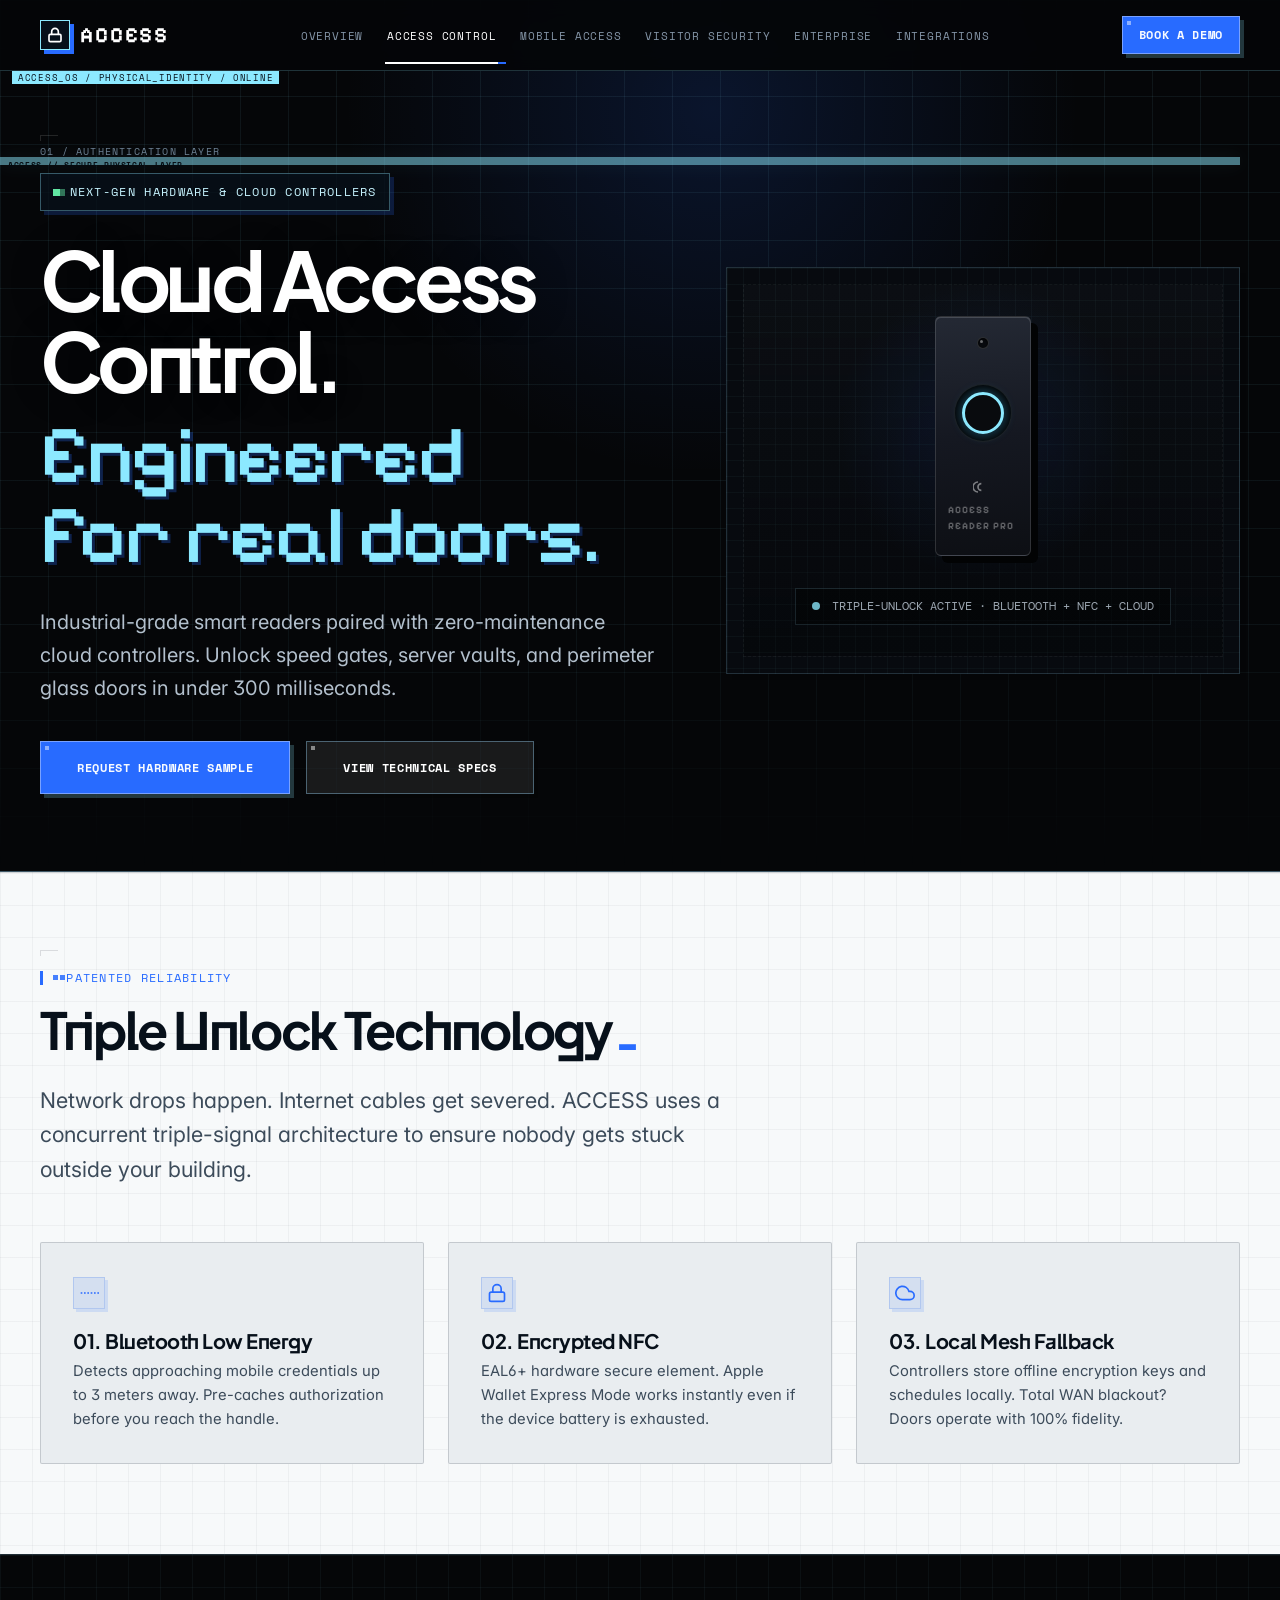
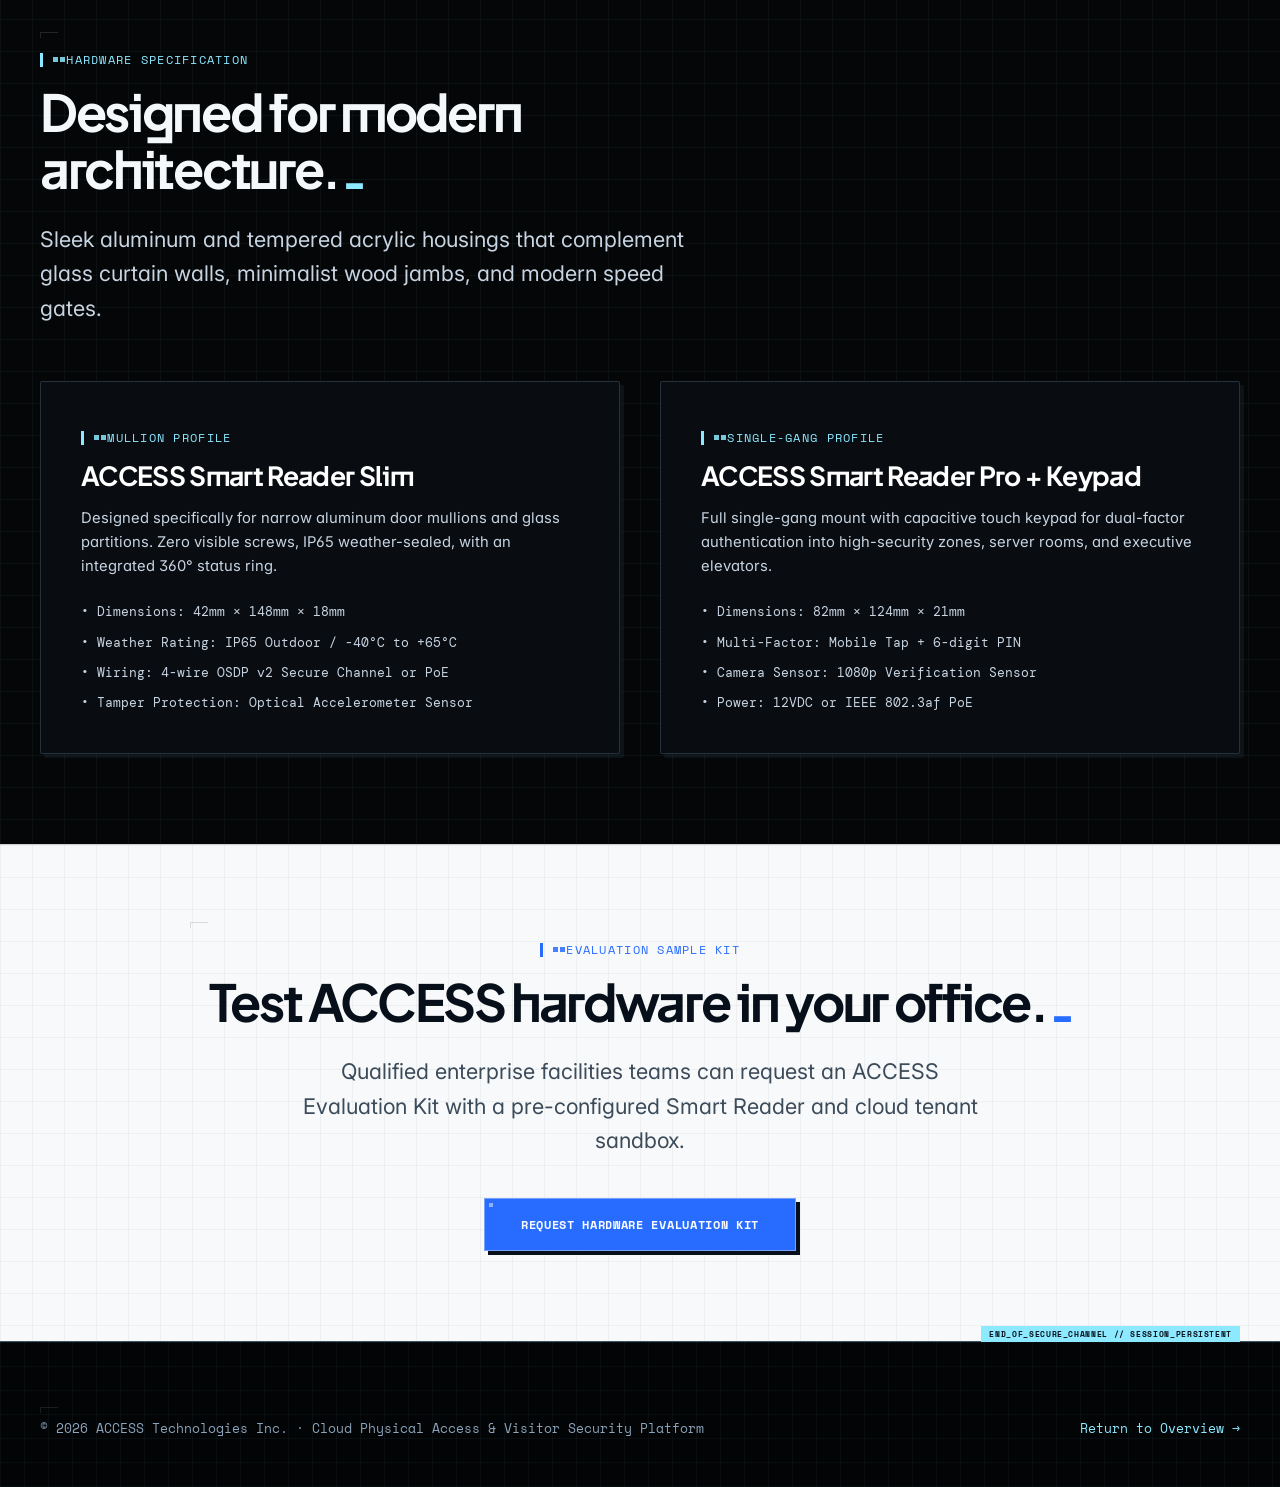
==== commit 5be61ec7: "fff" ====
--- a/access-control.html
+++ b/access-control.html
@@ -1,5 +1,5 @@
 <!DOCTYPE html>
-<html lang="en">
+<html lang="en" class="pixel-tech-ui">
 <head>
   <meta charset="UTF-8" />
   <meta name="viewport" content="width=device-width, initial-scale=1.0" />
@@ -13,6 +13,8 @@
 
   <link rel="stylesheet" href="assets/css/main.css" />
   <link rel="stylesheet" href="assets/css/components.css" />
+  <link rel="stylesheet" href="assets/css/pixel-tech.css" />
+  <link rel="stylesheet" href="assets/css/pixel-tech-hardening.css" />
 </head>
 <body>
 
--- a/assets/css/pixel-tech.css
+++ b/assets/css/pixel-tech.css
@@ -0,0 +1,934 @@
+/* ========================================================================== 
+   ACCESS — Secure Pixel Infrastructure Visual Layer
+   Direction: Technology Pixel · Architectural · Enterprise Physical Security
+   This file intentionally overrides the existing design system without
+   changing content, routes, simulator semantics, or Vercel configuration.
+   ========================================================================== */
+
+@import url('https://fonts.googleapis.com/css2?family=Pixelify+Sans:wght@400..700&family=Space+Mono:wght@400;700&display=swap');
+
+:root {
+  --bg-dark: #050608;
+  --bg-dark-surface: #090C11;
+  --bg-dark-elevated: #0D1219;
+  --bg-dark-card: #101720;
+  --bg-light: #E9EDF0;
+  --bg-light-alt: #DDE3E8;
+  --bg-white: #F7F9FA;
+
+  --border-dark: rgba(156, 219, 255, 0.18);
+  --border-dark-subtle: rgba(156, 219, 255, 0.09);
+  --border-dark-bright: rgba(156, 219, 255, 0.38);
+  --border-light: rgba(5, 15, 26, 0.16);
+  --border-light-hover: rgba(5, 15, 26, 0.34);
+
+  --text-dark-primary: #F4F8FB;
+  --text-dark-secondary: #C7D4E1;
+  --text-dark-muted: #8CA3BA;
+  --text-light-primary: #07101A;
+  --text-light-secondary: #3C4B5A;
+  --text-light-muted: #66788A;
+
+  --cobalt-500: #286BFF;
+  --cobalt-600: #1756D8;
+  --cobalt-700: #0D3DA6;
+  --cobalt-glow: rgba(40, 107, 255, 0.28);
+  --ice-400: #8CE9FF;
+  --ice-500: #50D7FA;
+  --ice-glow: rgba(80, 215, 250, 0.24);
+
+  --signal-granted: #61E6A3;
+  --signal-granted-glow: rgba(97, 230, 163, 0.25);
+  --signal-warning: #FFB650;
+  --signal-warning-glow: rgba(255, 182, 80, 0.24);
+  --signal-denied: #FF5F70;
+  --signal-denied-glow: rgba(255, 95, 112, 0.28);
+
+  --font-pixel: 'Pixelify Sans', 'DM Mono', monospace;
+  --font-tech: 'Space Mono', 'DM Mono', monospace;
+  --font-display: 'Plus Jakarta Sans', 'Inter', sans-serif;
+  --font-body: 'Inter', -apple-system, BlinkMacSystemFont, 'Segoe UI', sans-serif;
+  --font-mono: 'DM Mono', 'Space Mono', monospace;
+
+  --container-max: 1420px;
+  --section-padding: clamp(4rem, 7vw, 6.75rem);
+  --section-padding-sm: clamp(2.75rem, 5vw, 4.5rem);
+
+  --shadow-sm: 3px 3px 0 rgba(7, 16, 26, 0.10);
+  --shadow-md: 6px 6px 0 rgba(7, 16, 26, 0.11);
+  --shadow-lg: 10px 10px 0 rgba(0, 0, 0, 0.16);
+  --shadow-dark-card: 8px 8px 0 rgba(0, 0, 0, 0.42), inset 0 0 0 1px rgba(140, 233, 255, 0.04);
+
+  --radius-sm: 0px;
+  --radius-md: 2px;
+  --radius-lg: 4px;
+  --radius-xl: 6px;
+  --radius-full: 2px;
+}
+
+html {
+  background-color: var(--bg-dark);
+}
+
+body {
+  background-color: var(--bg-light);
+  background-image:
+    linear-gradient(rgba(7, 16, 26, 0.035) 1px, transparent 1px),
+    linear-gradient(90deg, rgba(7, 16, 26, 0.035) 1px, transparent 1px);
+  background-size: 24px 24px;
+  font-feature-settings: 'ss01' 1, 'cv11' 1;
+}
+
+body::before {
+  content: '';
+  position: fixed;
+  inset: 0;
+  z-index: 9999;
+  pointer-events: none;
+  opacity: 0.18;
+  background: repeating-linear-gradient(
+    to bottom,
+    transparent 0,
+    transparent 3px,
+    rgba(140, 233, 255, 0.035) 4px
+  );
+  mix-blend-mode: soft-light;
+}
+
+@media print {
+  body::before {
+    display: none !important;
+  }
+}
+
+::selection {
+  color: #02070B;
+  background: var(--ice-400);
+}
+
+:focus-visible {
+  outline: 2px solid var(--ice-400) !important;
+  outline-offset: 4px !important;
+  box-shadow: 0 0 0 1px #050608, 0 0 0 4px rgba(140, 233, 255, 0.22);
+}
+
+/* --- Global structural language ----------------------------------------- */
+.section {
+  border-top: 1px solid var(--border-light);
+  overflow: visible;
+}
+
+.section-dark {
+  background-color: var(--bg-dark) !important;
+  background-image:
+    linear-gradient(rgba(140, 233, 255, 0.045) 1px, transparent 1px),
+    linear-gradient(90deg, rgba(140, 233, 255, 0.045) 1px, transparent 1px);
+  background-size: 32px 32px;
+  border-top-color: var(--border-dark);
+}
+
+.section-light {
+  background-color: var(--bg-light) !important;
+  background-image:
+    linear-gradient(rgba(7, 16, 26, 0.038) 1px, transparent 1px),
+    linear-gradient(90deg, rgba(7, 16, 26, 0.038) 1px, transparent 1px);
+  background-size: 32px 32px;
+}
+
+.section-white {
+  background-color: var(--bg-white) !important;
+  background-image:
+    linear-gradient(rgba(7, 16, 26, 0.038) 1px, transparent 1px),
+    linear-gradient(90deg, rgba(7, 16, 26, 0.038) 1px, transparent 1px);
+  background-size: 32px 32px;
+}
+
+.container,
+.container-narrow {
+  position: relative;
+}
+
+.container::before,
+.container-narrow::before {
+  content: '';
+  position: absolute;
+  top: -12px;
+  left: var(--container-gutter);
+  width: 18px;
+  height: 6px;
+  border-left: 1px solid currentColor;
+  border-top: 1px solid currentColor;
+  opacity: 0.12;
+  pointer-events: none;
+}
+
+/* --- Typography --------------------------------------------------------- */
+h1, h2, h3, h4, h5, h6 {
+  text-wrap: balance;
+}
+
+.section-heading {
+  max-width: 940px;
+  font-weight: 700;
+  letter-spacing: -0.045em;
+}
+
+.section-heading::after {
+  content: '_';
+  color: var(--cobalt-500);
+  font-family: var(--font-pixel);
+  font-weight: 500;
+  margin-left: 0.08em;
+}
+
+.section-dark .section-heading::after {
+  color: var(--ice-400);
+}
+
+.eyebrow,
+.eyebrow-dark,
+.hero-tag-badge,
+.nav-status-pill,
+.reader-sim-status-badge,
+.credential-chip,
+[class*='status-badge'],
+[class*='tier-label'] {
+  font-family: var(--font-tech) !important;
+  letter-spacing: 0.105em !important;
+  text-transform: uppercase;
+}
+
+.eyebrow {
+  border-left: 3px solid currentColor;
+  padding-left: 0.65rem;
+  line-height: 1.2;
+}
+
+.eyebrow::before {
+  width: 5px;
+  height: 5px;
+  border-radius: 0;
+  box-shadow: 7px 0 0 currentColor;
+  opacity: 0.85;
+}
+
+.text-mono,
+code,
+kbd,
+pre {
+  font-family: var(--font-tech) !important;
+}
+
+/* --- Header / navigation ------------------------------------------------ */
+.site-header {
+  background: rgba(5, 6, 8, 0.93);
+  backdrop-filter: blur(10px) saturate(120%);
+  -webkit-backdrop-filter: blur(10px) saturate(120%);
+  border-bottom: 1px solid rgba(140, 233, 255, 0.20);
+  box-shadow: none;
+}
+
+.site-header::before {
+  content: 'ACCESS_OS / PHYSICAL_IDENTITY / ONLINE';
+  position: absolute;
+  left: max(12px, calc((100vw - var(--container-max)) / 2));
+  bottom: -14px;
+  z-index: 2;
+  padding: 2px 6px;
+  color: #07101A;
+  background: var(--ice-400);
+  font: 500 9px/1 var(--font-tech);
+  letter-spacing: 0.08em;
+}
+
+.site-header-scrolled::before {
+  display: none !important;
+}
+
+.site-header-scrolled {
+  background: rgba(5, 6, 8, 0.98);
+  box-shadow: 0 8px 0 rgba(0, 0, 0, 0.18);
+}
+
+.header-inner {
+  height: 70px;
+}
+
+.brand-logo {
+  gap: 0.65rem;
+  font-family: var(--font-pixel);
+  font-size: 1.35rem;
+  font-weight: 700;
+  letter-spacing: 0.08em;
+}
+
+.brand-mark-cube {
+  width: 30px;
+  height: 30px;
+  border-radius: 0;
+  border: 1px solid var(--ice-400);
+  background: #07101A;
+  box-shadow: 4px 4px 0 var(--cobalt-500);
+}
+
+.nav-links-desktop {
+  gap: clamp(0.8rem, 1.6vw, 1.75rem);
+}
+
+.nav-link {
+  font-family: var(--font-tech);
+  font-size: 0.68rem;
+  letter-spacing: 0.075em;
+  text-transform: uppercase;
+  color: #8596A8;
+  padding: 0.8rem 0.1rem;
+}
+
+.nav-link.active::after {
+  height: 4px;
+  bottom: -1px;
+  border-radius: 0;
+  background: var(--ice-400);
+  box-shadow: 8px 0 0 var(--cobalt-500);
+}
+
+.nav-hamburger {
+  border-radius: 0;
+  border-color: var(--border-dark-bright);
+}
+
+.mobile-nav-drawer {
+  top: 70px;
+  background-color: rgba(5, 6, 8, 0.985);
+  background-image:
+    linear-gradient(rgba(140, 233, 255, 0.05) 1px, transparent 1px),
+    linear-gradient(90deg, rgba(140, 233, 255, 0.05) 1px, transparent 1px);
+  background-size: 24px 24px;
+}
+
+.mobile-nav-link {
+  font-family: var(--font-tech);
+  font-size: 1rem;
+  text-transform: uppercase;
+  letter-spacing: 0.04em;
+}
+
+/* --- Buttons ------------------------------------------------------------ */
+.btn {
+  position: relative;
+  overflow: hidden;
+  border-radius: 0 !important;
+  font-family: var(--font-tech);
+  font-size: 0.76rem;
+  letter-spacing: 0.055em;
+  text-transform: uppercase;
+  box-shadow: none;
+  transition: transform 140ms steps(2, end), box-shadow 140ms steps(2, end), background-color 140ms linear, border-color 140ms linear;
+}
+
+.btn::before {
+  content: '';
+  width: 4px;
+  height: 4px;
+  position: absolute;
+  top: 4px;
+  left: 4px;
+  background: currentColor;
+  opacity: 0.48;
+}
+
+.btn-primary {
+  color: #F8FBFF;
+  background: var(--cobalt-500);
+  border: 1px solid #79A2FF;
+  box-shadow: 4px 4px 0 #07101A;
+}
+
+.btn-primary:hover {
+  background: #3477FF;
+  transform: translate(-2px, -2px);
+  box-shadow: 6px 6px 0 #07101A;
+}
+
+.section-dark .btn-primary,
+.hero-wrapper .btn-primary,
+.site-header .btn-primary {
+  box-shadow: 4px 4px 0 rgba(140, 233, 255, 0.22);
+}
+
+.section-dark .btn-primary:hover,
+.hero-wrapper .btn-primary:hover,
+.site-header .btn-primary:hover {
+  box-shadow: 6px 6px 0 rgba(140, 233, 255, 0.26);
+}
+
+.btn-secondary-dark,
+.btn-secondary-light {
+  border-color: var(--border-dark-bright);
+  box-shadow: 4px 4px 0 rgba(0, 0, 0, 0.24);
+  backdrop-filter: none;
+}
+
+.btn-secondary-light {
+  border-color: var(--border-light-hover);
+  background: #F7F9FA;
+}
+
+.btn-secondary-dark:hover,
+.btn-secondary-light:hover {
+  transform: translate(-2px, -2px);
+  box-shadow: 6px 6px 0 rgba(0, 0, 0, 0.24);
+}
+
+/* --- Hero --------------------------------------------------------------- */
+.hero-wrapper {
+  min-height: 100svh;
+  padding-top: calc(70px + clamp(3rem, 6vw, 6rem));
+  background: #050608;
+  border-bottom: 1px solid var(--border-dark-bright);
+}
+
+.hero-wrapper::before {
+  content: '';
+  position: absolute;
+  inset: 0;
+  z-index: 1;
+  pointer-events: none;
+  background:
+    linear-gradient(rgba(140, 233, 255, 0.075) 1px, transparent 1px),
+    linear-gradient(90deg, rgba(140, 233, 255, 0.075) 1px, transparent 1px);
+  background-size: 48px 48px;
+  mask-image: linear-gradient(to bottom, black 0%, rgba(0,0,0,.78) 72%, transparent 100%);
+}
+
+.hero-wrapper::after {
+  content: '';
+  position: absolute;
+  z-index: 2;
+  left: 0;
+  right: 0;
+  height: 1px;
+  top: 18%;
+  background: linear-gradient(90deg, transparent 0%, rgba(140,233,255,.15) 22%, var(--ice-400) 50%, rgba(140,233,255,.15) 78%, transparent 100%);
+  box-shadow: 0 0 18px rgba(140, 233, 255, 0.16);
+  opacity: .5;
+  animation: access-scanline 8s linear infinite;
+  pointer-events: none;
+}
+
+@keyframes access-scanline {
+  0% { transform: translateY(-18vh); opacity: 0; }
+  12% { opacity: .42; }
+  88% { opacity: .42; }
+  100% { transform: translateY(78vh); opacity: 0; }
+}
+
+.hero-bg-image img {
+  filter: grayscale(0.52) brightness(0.27) contrast(1.2) saturate(0.55);
+  transform: scale(1.015);
+}
+
+.hero-bg-image::after {
+  background:
+    linear-gradient(90deg, rgba(5,6,8,.94) 0%, rgba(5,6,8,.73) 45%, rgba(5,6,8,.28) 76%, rgba(5,6,8,.72) 100%),
+    linear-gradient(180deg, rgba(5,6,8,.26) 0%, rgba(5,6,8,.68) 74%, #050608 100%);
+}
+
+.hero-ambient-glow {
+  filter: none;
+  background: radial-gradient(circle at 58% 40%, rgba(40, 107, 255, 0.15), transparent 58%);
+}
+
+.hero-grid {
+  z-index: 3;
+}
+
+.hero-copy-block {
+  position: relative;
+  max-width: 700px;
+}
+
+.hero-copy-block::before {
+  content: '01 / AUTHENTICATION LAYER';
+  display: block;
+  margin-bottom: 1rem;
+  color: #6F8295;
+  font: 500 10px/1 var(--font-tech);
+  letter-spacing: .12em;
+}
+
+.hero-tag-badge {
+  border-radius: 0;
+  padding: 0.52rem 0.75rem;
+  color: #C7F4FF;
+  background: rgba(7, 16, 26, 0.76);
+  border: 1px solid rgba(140, 233, 255, 0.35);
+  box-shadow: 4px 4px 0 rgba(40,107,255,.20);
+}
+
+.hero-tag-badge span.indicator {
+  border-radius: 0 !important;
+  box-shadow: 5px 0 0 rgba(97, 230, 163, .48);
+}
+
+.hero-title {
+  max-width: 940px;
+  font-size: clamp(3rem, 6.4vw, 6rem);
+  line-height: .98;
+  font-weight: 700;
+  letter-spacing: -0.055em;
+  text-wrap: balance;
+  text-shadow: 0 0 34px rgba(0, 0, 0, 0.25);
+}
+
+.hero-title span.accent-gradient {
+  display: inline-block;
+  margin-top: 0.16em;
+  padding: 0.02em 0.08em 0.08em 0;
+  font-family: var(--font-pixel);
+  font-weight: 500;
+  letter-spacing: -0.025em;
+  color: var(--ice-400);
+  background: none;
+  -webkit-text-fill-color: currentColor;
+  text-shadow: 3px 3px 0 rgba(40, 107, 255, 0.28);
+}
+
+.hero-desc {
+  max-width: 620px;
+  color: #B3C0CD;
+}
+
+.hero-social-proof {
+  border-top: 1px solid var(--border-dark);
+  padding-top: 1.1rem;
+}
+
+.hero-social-proof-label,
+.hero-logo-item {
+  font-family: var(--font-tech);
+  text-transform: uppercase;
+  letter-spacing: .055em;
+}
+
+.hero-logo-item {
+  font-size: .68rem;
+  color: #8293A4;
+}
+
+.hero-media-showcase {
+  position: relative;
+  isolation: isolate;
+}
+
+.hero-media-showcase::before {
+  content: 'NODE_04 // NFC_HANDSHAKE';
+  position: absolute;
+  z-index: 15;
+  top: -18px;
+  right: 0;
+  padding: 4px 7px;
+  color: #07101A;
+  background: var(--ice-400);
+  font: 700 9px/1 var(--font-tech);
+  letter-spacing: .08em;
+}
+
+.hero-media-showcase::after {
+  content: 'AES-256  /  <300MS  /  POLICY:ACTIVE';
+  position: absolute;
+  z-index: 15;
+  right: 0;
+  bottom: -18px;
+  color: #8FA2B6;
+  font: 500 9px/1 var(--font-tech);
+  letter-spacing: .07em;
+}
+
+.phone-mockup-wrapper,
+.phone-screen,
+[class*='phone-frame'] {
+  border-radius: 10px !important;
+}
+
+/* --- Panels / cards / diagrams ----------------------------------------- */
+.reader-sim-container,
+.journey-timeline-card,
+.system-diagram-card,
+.credential-display-card,
+.hardware-stage,
+.scenario-panel,
+.zone-card,
+.integration-card,
+.feature-card,
+.trust-card,
+.location-card,
+[class*='architecture-card'],
+[class*='policy-card'] {
+  border-radius: 0 !important;
+  box-shadow: 6px 6px 0 rgba(0, 0, 0, 0.14) !important;
+}
+
+.section-dark .reader-sim-container,
+.section-dark .journey-timeline-card,
+.section-dark .system-diagram-card,
+.section-dark .credential-display-card,
+.section-dark .hardware-stage,
+.section-dark .scenario-panel,
+.section-dark .zone-card,
+.section-dark .integration-card,
+.section-dark .feature-card,
+.section-dark .trust-card,
+.section-dark .location-card,
+.section-dark [class*='architecture-card'],
+.section-dark [class*='policy-card'] {
+  box-shadow: 6px 6px 0 rgba(140, 233, 255, 0.07) !important;
+}
+
+.reader-sim-container,
+.system-diagram-card,
+.journey-timeline-card {
+  background-color: var(--bg-white) !important;
+  background-image:
+    linear-gradient(rgba(140, 233, 255, 0.04) 1px, transparent 1px),
+    linear-gradient(90deg, rgba(140, 233, 255, 0.04) 1px, transparent 1px);
+  background-size: 20px 20px;
+}
+
+.section-dark .reader-sim-container,
+.section-dark .system-diagram-card,
+.section-dark .journey-timeline-card {
+  background-color: var(--bg-dark-surface) !important;
+}
+
+.reader-sim-container::before {
+  height: 3px;
+  background: repeating-linear-gradient(90deg, var(--ice-400) 0 10px, transparent 10px 16px, var(--cobalt-500) 16px 28px, transparent 28px 34px);
+}
+
+.reader-sim-header {
+  border-bottom-style: dashed;
+}
+
+.reader-sim-title {
+  font-family: var(--font-tech);
+  text-transform: uppercase;
+  letter-spacing: .04em;
+}
+
+.reader-sim-status-badge {
+  border-radius: 0;
+  box-shadow: 3px 3px 0 rgba(97,230,163,.08);
+}
+
+.hardware-stage {
+  background:
+    radial-gradient(circle at 50% 40%, rgba(40,107,255,.11), transparent 42%),
+    linear-gradient(rgba(140,233,255,.035) 1px, transparent 1px),
+    linear-gradient(90deg, rgba(140,233,255,.035) 1px, transparent 1px),
+    #070A0F;
+  background-size: auto, 16px 16px, 16px 16px, auto;
+}
+
+.door-jamb-backdrop {
+  border-radius: 0;
+  border-style: dashed;
+}
+
+.mullion-reader {
+  border-radius: 6px;
+  box-shadow: 7px 7px 0 #020304, inset 0 1px 0 rgba(255,255,255,.16);
+}
+
+.reader-brand-label {
+  font-family: var(--font-pixel);
+  letter-spacing: .1em;
+  font-size: .62rem;
+}
+
+.door-strike-display,
+.persona-tab-btn,
+.credential-chip,
+.sim-btn-trigger,
+.sim-status-card,
+[class*='chip'],
+[class*='pill'] {
+  border-radius: 0 !important;
+}
+
+.persona-tab-btn,
+.sim-btn-trigger {
+  font-family: var(--font-tech);
+}
+
+.persona-tab-btn.active {
+  background: var(--cobalt-500);
+  box-shadow: 3px 3px 0 rgba(140,233,255,.16);
+}
+
+.sim-btn-trigger:hover {
+  transform: translateX(4px);
+  box-shadow: -4px 0 0 rgba(140,233,255,.12);
+}
+
+.credential-display-card::after {
+  content: 'CREDENTIAL / LIVE';
+  position: absolute;
+  right: 8px;
+  top: 7px;
+  color: rgba(140,233,255,.56);
+  font: 500 8px/1 var(--font-tech);
+  letter-spacing: .1em;
+}
+
+.credential-user-name,
+.sim-status-card .status-text .status-label {
+  font-family: var(--font-tech) !important;
+}
+
+/* --- Timelines / scenario / system visualization ----------------------- */
+.signature-bar,
+.journey-timeline-card,
+.system-diagram-card,
+.zone-matrix-grid,
+.scenario-panels-wrapper,
+.site-locations-strip,
+.trust-badges-grid {
+  position: relative;
+}
+
+.signature-bar::before,
+.journey-timeline-card::before,
+.system-diagram-card::before {
+  content: '';
+  position: absolute;
+  top: -1px;
+  left: -1px;
+  width: 14px;
+  height: 14px;
+  border-top: 2px solid var(--ice-400);
+  border-left: 2px solid var(--ice-400);
+  pointer-events: none;
+}
+
+.signature-bar::after,
+.journey-timeline-card::after,
+.system-diagram-card::after {
+  content: '';
+  position: absolute;
+  right: -1px;
+  bottom: -1px;
+  width: 14px;
+  height: 14px;
+  border-right: 2px solid var(--cobalt-500);
+  border-bottom: 2px solid var(--cobalt-500);
+  pointer-events: none;
+}
+
+[data-scenario-tab],
+[data-scenario-panel] button {
+  border-radius: 0 !important;
+}
+
+[data-scenario-tab] {
+  font-family: var(--font-tech) !important;
+  text-transform: uppercase;
+  letter-spacing: .045em;
+}
+
+/* --- Images ------------------------------------------------------------- */
+.section img:not(.hero-bg-image img),
+main img:not(.hero-bg-image img) {
+  filter: saturate(.68) contrast(1.06);
+}
+
+[class*='image-wrap'],
+[class*='image-wrapper'],
+[class*='media-frame'] {
+  border-radius: 0 !important;
+}
+
+/* --- Forms / modal ------------------------------------------------------ */
+input,
+select,
+textarea,
+.form-input,
+.form-select {
+  border-radius: 0 !important;
+  font-family: var(--font-tech);
+}
+
+input:focus,
+select:focus,
+textarea:focus {
+  border-color: var(--ice-400) !important;
+  box-shadow: 4px 4px 0 rgba(40,107,255,.12) !important;
+}
+
+.demo-modal-content,
+.modal-content,
+[class*='modal-card'] {
+  border-radius: 0 !important;
+  box-shadow: 10px 10px 0 rgba(0,0,0,.46) !important;
+}
+
+/* --- Footer ------------------------------------------------------------- */
+.site-footer {
+  position: relative;
+  background-color: #030405;
+  background-image:
+    linear-gradient(rgba(140,233,255,.04) 1px, transparent 1px),
+    linear-gradient(90deg, rgba(140,233,255,.04) 1px, transparent 1px);
+  background-size: 24px 24px;
+  border-top: 1px solid var(--border-dark-bright);
+}
+
+.site-footer::before {
+  content: 'END_OF_SECURE_CHANNEL // SESSION_PERSISTENT';
+  position: absolute;
+  top: 0;
+  right: var(--container-gutter);
+  transform: translateY(-100%);
+  padding: 4px 8px;
+  color: #07101A;
+  background: var(--ice-400);
+  font: 700 8px/1 var(--font-tech);
+  letter-spacing: .08em;
+}
+
+.footer-bottom-bar,
+.site-footer a {
+  font-family: var(--font-tech);
+}
+
+/* --- Scroll reveal: restrained, stepped -------------------------------- */
+.reveal {
+  transform: translateY(14px);
+  filter: none;
+}
+
+.reveal.is-visible {
+  transform: translateY(0);
+}
+
+/* --- Responsive --------------------------------------------------------- */
+@media (max-width: 1024px) {
+  .hero-title {
+    font-size: clamp(3rem, 7vw, 5rem);
+  }
+
+  .site-header::before,
+  .hero-media-showcase::after {
+    display: none;
+  }
+}
+
+@media (max-width: 768px) {
+  :root {
+    --container-gutter: 1.1rem;
+    --section-padding: 4rem;
+  }
+
+  .header-inner {
+    height: 64px;
+  }
+
+  .mobile-nav-drawer {
+    top: 64px;
+  }
+
+  .hero-wrapper {
+    padding-top: calc(64px + 3.25rem);
+  }
+
+  .hero-wrapper::before {
+    background-size: 28px 28px;
+  }
+
+  .hero-wrapper::after {
+    display: none;
+  }
+
+  .hero-title {
+    font-size: clamp(2.75rem, 12vw, 4.6rem);
+    line-height: .98;
+  }
+
+  .hero-title span.accent-gradient {
+    text-shadow: 2px 2px 0 rgba(40,107,255,.3);
+  }
+
+  .hero-media-showcase::before {
+    top: -10px;
+    right: 0;
+  }
+
+  .btn-lg {
+    min-height: 48px;
+    padding-left: 1.15rem;
+    padding-right: 1.15rem;
+  }
+
+  .reader-sim-container {
+    padding: 1rem;
+  }
+}
+
+@media (max-width: 480px) {
+  body::before {
+    opacity: .10;
+  }
+
+  .brand-logo {
+    font-size: 1.15rem;
+  }
+
+  .brand-mark-cube {
+    width: 27px;
+    height: 27px;
+  }
+
+  .hero-copy-block::before {
+    font-size: 8px;
+  }
+
+  .hero-tag-badge {
+    font-size: .62rem;
+    line-height: 1.35;
+  }
+
+  .hero-title {
+    font-size: clamp(2.55rem, 13.4vw, 3.7rem);
+  }
+
+  .section-heading {
+    font-size: clamp(2rem, 10vw, 2.8rem);
+  }
+
+  .hero-actions {
+    align-items: stretch;
+  }
+
+  .hero-actions .btn {
+    width: 100%;
+  }
+
+  .site-footer::before {
+    display: none;
+  }
+}
+
+@media (prefers-reduced-motion: reduce) {
+  .hero-wrapper::after,
+  .status-beacon-green,
+  .reader-led-light,
+  .reveal {
+    animation: none !important;
+    transition-duration: 0.01ms !important;
+  }
+
+  .reveal {
+    opacity: 1 !important;
+    transform: none !important;
+  }
+}
--- a/assets/css/pixel-tech-hardening.css
+++ b/assets/css/pixel-tech-hardening.css
@@ -0,0 +1,187 @@
+/* ACCESS — Secure Pixel Infrastructure secondary-page hardening */
+
+/* Square off legacy inline panels while preserving true circular controls/status LEDs. */
+main div[style*="border-radius"]:not([style*="50%"]),
+main article[style*="border-radius"]:not([style*="50%"]),
+main aside[style*="border-radius"]:not([style*="50%"]),
+main li[style*="border-radius"]:not([style*="50%"]) {
+  border-radius: 2px !important;
+}
+
+/* Convert decorative soft surfaces into technical modules. */
+main div[style*="background: var(--bg-dark-surface)"],
+main div[style*="background:var(--bg-dark-surface)"],
+main div[style*="background: rgba(255,255,255,0.03)"],
+main div[style*="background:rgba(255,255,255,0.03)"] {
+  border-color: var(--border-dark) !important;
+  box-shadow: 4px 4px 0 rgba(140,233,255,.055);
+}
+
+.feature-pill-list {
+  gap: .75rem !important;
+}
+
+.feature-pill-item {
+  border-radius: 0 !important;
+  border: 1px solid var(--border-light) !important;
+  background: var(--bg-white) !important;
+  box-shadow: 4px 4px 0 rgba(7,16,26,.07);
+  padding: 1rem !important;
+}
+
+.section-dark .feature-pill-item {
+  border-color: var(--border-dark) !important;
+  background: rgba(9,12,17,.82) !important;
+  box-shadow: 4px 4px 0 rgba(140,233,255,.05);
+}
+
+.feature-pill-icon {
+  border-radius: 0 !important;
+  font-family: var(--font-pixel) !important;
+  box-shadow: 3px 3px 0 rgba(40,107,255,.14);
+}
+
+/* Secondary-page opening modules should feel like product instrumentation. */
+main > section:first-child {
+  position: relative;
+  overflow: visible;
+}
+
+main > section:first-child::after {
+  content: 'ACCESS // SECURE_PHYSICAL_LAYER';
+  position: absolute;
+  right: var(--container-gutter);
+  bottom: 0;
+  z-index: 5;
+  padding: 4px 8px;
+  color: #07101A;
+  background: var(--ice-400);
+  font: 700 8px/1 var(--font-tech);
+  letter-spacing: .08em;
+}
+
+/* Architecture / data-flow diagrams */
+[class*="timeline"],
+[class*="diagram"],
+[class*="matrix"],
+[class*="flow"] {
+  --pixel-rule: rgba(140,233,255,.16);
+}
+
+[class*="timeline"] [class*="step"],
+[class*="diagram"] [class*="node"],
+[class*="matrix"] [class*="cell"],
+[class*="flow"] [class*="node"] {
+  border-radius: 0 !important;
+}
+
+/* Tables / logs / technical lists */
+table {
+  border-collapse: collapse;
+  font-family: var(--font-tech);
+  font-size: .78rem;
+}
+
+th {
+  text-transform: uppercase;
+  letter-spacing: .06em;
+}
+
+th, td {
+  border-color: var(--border-light) !important;
+}
+
+.section-dark th,
+.section-dark td {
+  border-color: var(--border-dark) !important;
+}
+
+/* Technical hover grammar: one-pixel rail instead of soft floating cards. */
+main a[class*="card"],
+main button[class*="card"],
+main [class*="feature-card"],
+main [class*="integration-card"] {
+  transition: transform 140ms steps(2,end), box-shadow 140ms steps(2,end), border-color 140ms linear !important;
+}
+
+main a[class*="card"]:hover,
+main button[class*="card"]:hover,
+main [class*="feature-card"]:hover,
+main [class*="integration-card"]:hover {
+  transform: translate(-2px, -2px) !important;
+  border-color: var(--ice-400) !important;
+}
+
+/* Pixel status vocabulary stays semantic. */
+[style*="var(--signal-granted)"],
+.state-granted {
+  --status-pixel: var(--signal-granted);
+}
+
+[style*="var(--signal-warning)"],
+.state-warning {
+  --status-pixel: var(--signal-warning);
+}
+
+[style*="var(--signal-denied)"],
+.state-denied,
+.state-lockdown {
+  --status-pixel: var(--signal-denied);
+}
+
+/* Mobile: inline desktop grids in legacy pages must actually transform. */
+@media (max-width: 768px) {
+  main [style*="grid-template-columns: 1fr 1fr"],
+  main [style*="grid-template-columns:1fr 1fr"],
+  main [style*="grid-template-columns: 1.2fr 0.8fr"],
+  main [style*="grid-template-columns:1.2fr 0.8fr"],
+  main [style*="grid-template-columns: 1.15fr 0.85fr"],
+  main [style*="grid-template-columns:1.15fr 0.85fr"],
+  main [style*="grid-template-columns: 0.8fr 1.2fr"],
+  main [style*="grid-template-columns:0.8fr 1.2fr"],
+  main [style*="grid-template-columns: repeat(3, 1fr)"]:not([style*="max-width"]),
+  main [style*="grid-template-columns:repeat(3, 1fr)"]:not([style*="max-width"]),
+  main [style*="grid-template-columns: repeat(3,1fr)"]:not([style*="max-width"]),
+  main [style*="grid-template-columns:repeat(3,1fr)"]:not([style*="max-width"]) {
+    grid-template-columns: 1fr !important;
+    gap: 1.5rem !important;
+  }
+
+  main [style*="padding: 2.5rem"],
+  main [style*="padding:2.5rem"] {
+    padding: 1.25rem !important;
+  }
+
+  main [style*="padding: 3.5rem"],
+  main [style*="padding:3.5rem"] {
+    padding: 1.35rem !important;
+  }
+
+  /* Inline technical rows should wrap instead of squeezing labels/statuses. */
+  main [style*="justify-content:space-between"],
+  main [style*="justify-content: space-between"] {
+    flex-wrap: wrap !important;
+    row-gap: .5rem !important;
+  }
+
+  main > section:first-child::after {
+    right: 1rem;
+    font-size: 7px;
+  }
+}
+
+@media (max-width: 480px) {
+  /* Auto-fit integration grids with a 340px minimum can overflow 360–375px devices. */
+  main [style*="minmax(340px, 1fr)"],
+  main [style*="minmax(340px,1fr)"] {
+    grid-template-columns: 1fr !important;
+  }
+
+  main > section:first-child::after {
+    content: 'ACCESS // SECURE_LAYER';
+  }
+
+  .feature-pill-item {
+    padding: .9rem !important;
+  }
+}
